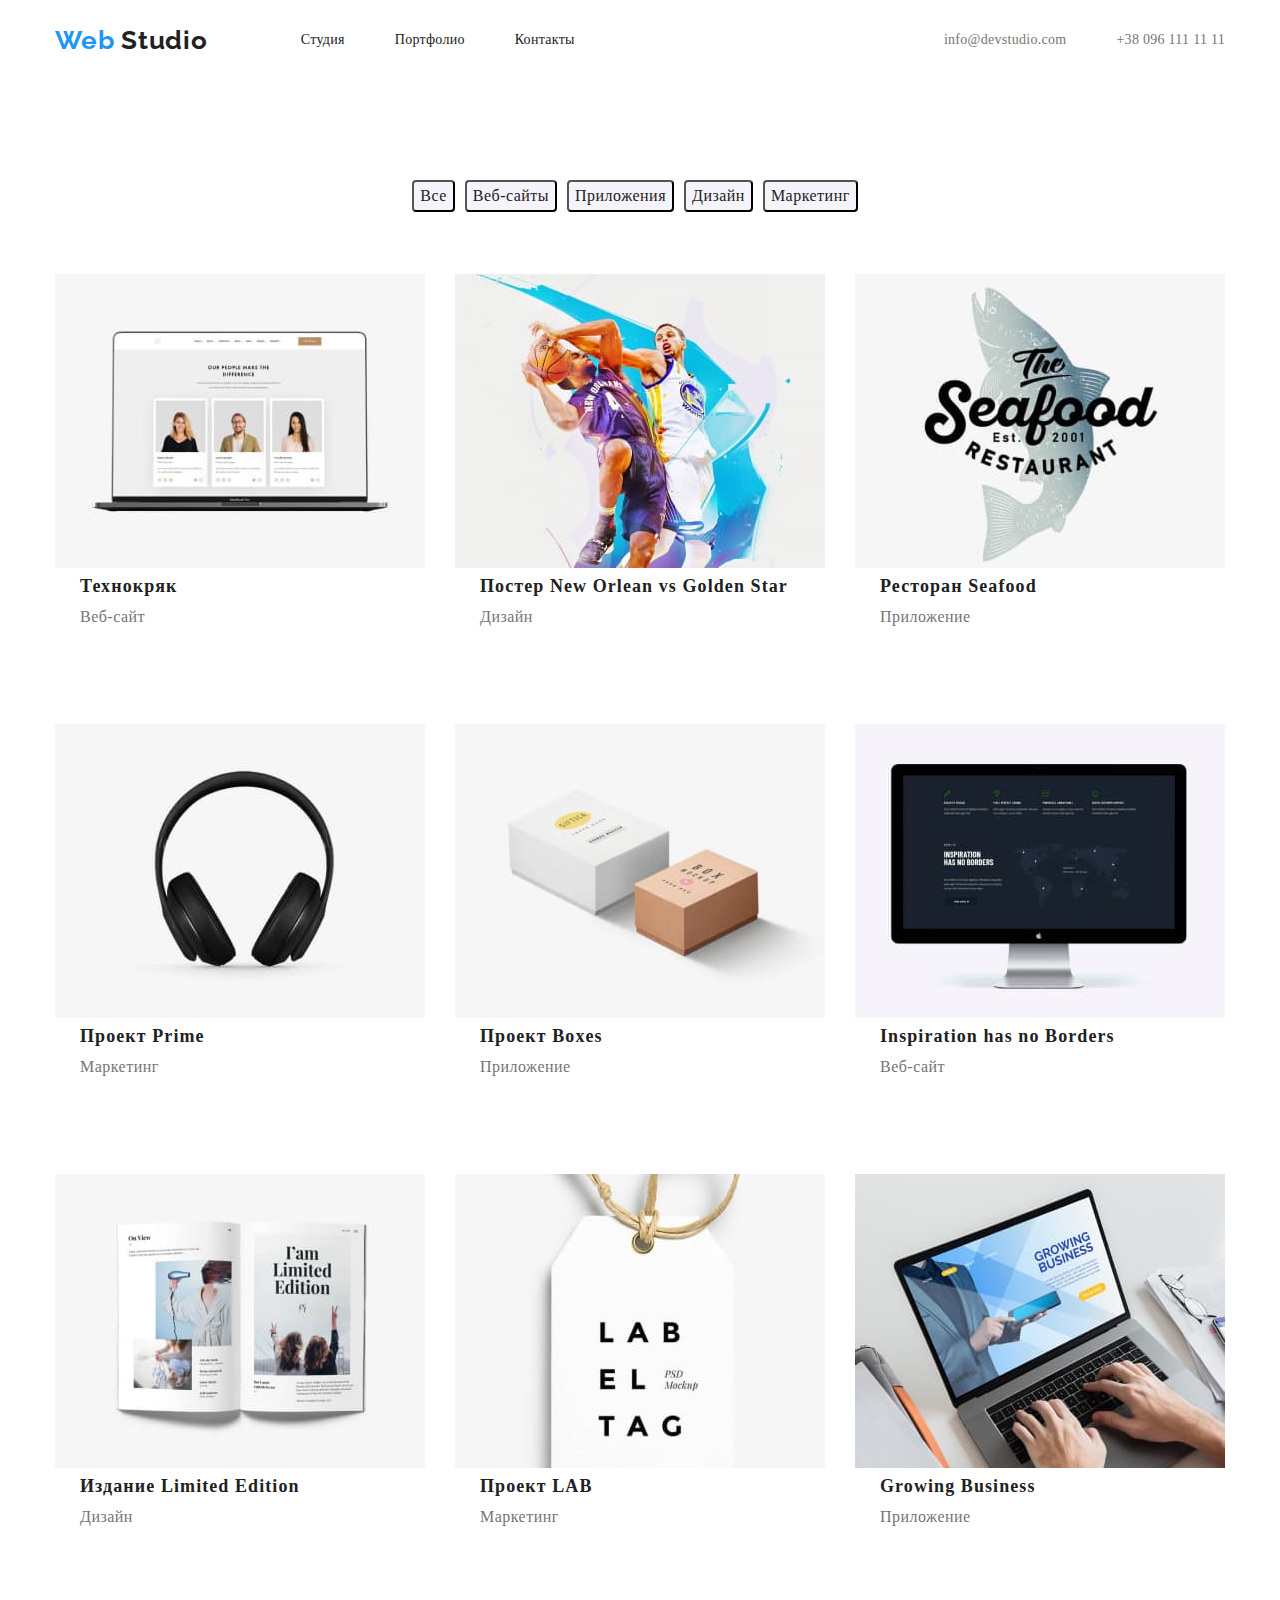
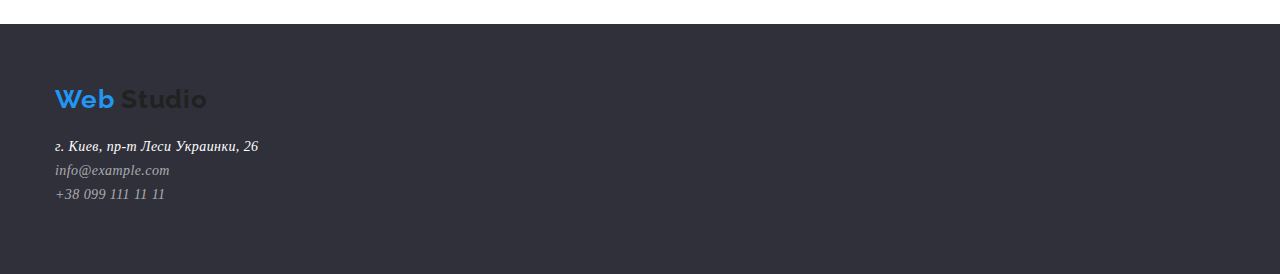
==== portfolio.html @ 8d112d8f "hw" ====
<!DOCTYPE html>
<html lang="ru">
    <head>
        <meta charset="UTF-8">
        <meta http-equiv="X-UA-Compatible" content="IE=edge">
        <meta name="viewport" content="width=device-width, initial-scale=1.0">
        <title>portfolio</title>
        <link rel="preconnect" href="https://fonts.gstatic.com">
        <link href="https://fonts.googleapis.com/css2?family=Raleway:wght@700&family=Roboto:wght@400;500;700;900&display=swap"
            rel="stylesheet">
        <link rel="stylesheet" href="https://cdnjs.cloudflare.com/ajax/libs/modern-normalize/1.0.0/modern-normalize.min.css"/>
        <link rel="stylesheet" href="./css/styles.css">
    </head>
<body class="pf-body">
    <header class="header">
        <div class="container">
            <nav class="navigatoin">
                <a class="logo" href="">Web <span class="head-logo">Studio</span></a>
                <ul class="menu">
                    <li class="menu-item">
                        <a class="menu-link" href="./index.html">Студия</a>
                    </li>
                    <li class="menu-item">
                        <a class="menu-link" href="./portfolio.html">Портфолио</a>
                    </li>
                    <li class="menu-item">
                        <a class="menu-link" href="">Контакты</a>
                    </li>
                </ul>
                <ul class="header-address">
                    <li class="header-address-link">
                        <a class="address-link" href="mailto:info@devstudio.com">info@devstudio.com</a>
                    </li>
                    <li class="header-address-link">
                        <a class="address-link" href="tel:+380961111111">+38 096 111 11 11</a>
                    </li>
                </ul>
            </nav>
        </div>
    </header>
    <main class="pf-main">
        <section class="container">
                <ul class="list-button">
                    <li class="pf-button">
                        <button class="portfolio-all button" type="button">Все</button>
                    </li>
                    <li class="pf-button">
                        <button class="portfolio-website button" type="button">Веб-сайты</button>
                    </li>
                    <li class="pf-button">
                        <button class="portfolio-application button" type="button">Приложения</button>
                    </li>
                    <li class="pf-button">
                        <button class="portfolio-design button" type="button">Дизайн</button>
                    </li>
                    <li class="pf-button">
                        <button class="portfolio-Marketing button" type="button">Маркетинг</button>
                    </li>
                </ul>
        </section>
        <section class="container">
                <h1 class="pf-projects">Projects</h1>
                <ul class="portfolio-proj">
                    <li class="pf-proj-list">
                        <img class="pf-proj" src="./images/PFimg1.jpg" alt="Портфолио на ноутбуке">
                        <h2 class="pf-proj-title">Технокряк</h2>
                        <p class="pf-proj-text">Веб-сайт</p>
                    </li>
                    <li class="pf-proj-list">
                        <img class="pf-proj" src="./images/PFimg2.jpg" alt="Рекламный постэр баскетбольного матча">
                        <h2 class="pf-proj-title">Постер New Orlean vs Golden Star</h2>
                        <p class="pf-proj-text">Дизайн</p>
                    </li>
                    <li class="pf-proj-list">
                        <img class="pf-proj" src="./images/PFimg3.jpg" alt="Изображена рыба и логотип ресторан">
                        <h2 class="pf-proj-title">Ресторан Seafood</h2>
                        <p class="pf-proj-text">Приложение</p>
                    </li>
                    <li class="pf-proj-list">
                        <img class="pf-proj" src="./images/PFimg4.jpg" alt="Наушникик">
                        <h2 class="pf-proj-title">Проект Prime</h2>
                        <p class="pf-proj-text">Маркетинг</p>
                    </li>
                    <li class="pf-proj-list">
                        <img class="pf-proj" src="./images/PFimg5.jpg" alt="Две коробки">
                        <h2 class="pf-proj-title">Проект Boxes</h2>
                        <p class="pf-proj-text">Приложение</p>
                    </li>
                    <li class="pf-proj-list">
                        <img class="pf-proj" src="./images/PFimg6.jpg" alt="Веб-сайт на мониторе">
                        <h2 class="pf-proj-title">Inspiration has no Borders</h2>
                        <p class="pf-proj-text">Веб-сайт</p>
                    </li>
                    <li class="pf-proj-list">
                        <img class="pf-proj" src="./images/PFimg7.jpg" alt="Развёрнутый журнал">
                        <h2 class="pf-proj-title">Издание Limited Edition</h2>
                        <p class="pf-proj-text">Дизайн</p>
                    </li>
                    <li class="pf-proj-list">
                        <img class="pf-proj" src="./images/PFimg8.jpg" alt="Бирка">
                        <h2 class="pf-proj-title">Проект LAB</h2>
                        <p class="pf-proj-text">Маркетинг</p>
                    </li>
                    <li class="pf-proj-list">
                        <img class="pf-proj" src="./images/PFimg9.jpg" alt="Робота на ноутбуке">
                        <h2 class="pf-proj-title">Growing Business</h2>
                        <p class="pf-proj-text">Приложение</p>
                    </li>
                </ul>
        </section>     
    </main>
</body>
<footer class="footer">
    <div class="container">
        <div class="footer-logo">
            <a class="logo" href="">Web <span class="foot-logo">Studio</span></a>
        </div>
        <address class="address">
            <ul class="address-title">
                <li><a class="main-address" href="https://goo.gl/maps/idDUvh7rMEF7i7zZ6" target="_blank"
                        rel="noopener noreferrer">г. Киев, пр-т Леси Украинки, 26</a></li>
                <li><a class="mail-address" href="mailto:info@example.com">info@example.com</a></li>
                <li><a class="tel-address" href="tel:+380991111111">+38 099 111 11 11</a></li>
            </ul>
        </address>
    </div>
</footer>
</html>
---- css/styles.css ----
:root {
  --title-text-color: #212121;
  --primary-text-color: #757575;
  --text: font-family: Roboto;
}
/*title text color: #212121;*/
/*primary text color: #757575;*/
/*h1, address color: #FFFFFF;
footer link color: rgba(255, 255, 255, 0.6);*/

/*main text font-family: Roboto;
webstudio font-family: Raleway;*/

/*========= title Web Studio =========*/

h1,
h2,
h3,
h4,
h5,
p,
a {
  margin-top: 0px;
  margin-bottom: 0px;
}

ul,
ol {
  margin-top: 0;
  margin-bottom: 0;
  padding-left: 0;
}

img {
  display: block;
}

ul,
a {
  list-style: none;
  text-decoration: none;
}

body {
  font-family: var(--text);
}

.container {
  width: 1200px;
  padding-left: 15px;
  padding-right: 15px;
  margin: 0 auto;
}
/*header*/


.logo {
  margin-right: 93px;
  font-family: Raleway;
  font-weight: 700;
  font-size: 26px;
  line-height: 1.19;
  letter-spacing: 0.03em;
  color: #2196f3;
}
.head-logo,.foot-logo {
color: #212121
}


.menu {
  display: flex; 
}
.menu-item:not(:last-child) {
margin-right: 50px;
}
.menu-link {
display: block;
padding-top: 32px;
padding-bottom: 32px;

font-weight: 500;
font-size: 14px;
line-height: 1.14;
letter-spacing: 0.02em;
color: #212121;
cursor: pointer;

}
.menu-link:focus,
.menu-link:hover {
 color: #2196F3; 
}


.header-address {
  display: flex;
  margin-left: auto;
}
.header-address-link:not(:last-child) {
margin-right: 50px;

}

.address-link {
display: block;
padding-top: 32px;
padding-bottom: 32px;

font-weight: 500;
font-size: 14px;
line-height: 1.14;
letter-spacing: 0.02em;
color: #757575;
}

.address-link:focus,
.address-link:hover {
  color: #2196F3;
}

.navigatoin {
  display: flex;
  align-items: center;
}
/*end header*/

/*main-sec*/

.main-sec {
  display: block;
  text-align: center;   
  padding-top: 200px;
  height: 600px;
  margin: 0 auto;
}
.main-sec-title {
font-weight: 900;
font-size: 44px;
line-height: 1.36;
text-align: center;
letter-spacing: 0.06em;
text-transform: uppercase;
color: #FFFFFF;
margin-bottom: 30px;
}

.div-main-sec {
  background: #2F303A;
  margin: 0 auto;
}
.main-sec-button {
  font-family: var(--text);
  cursor: pointer;
font-weight: 700;
font-size: 16px;
line-height: 1.88;

text-align: center;
letter-spacing: 0.06em;

color: #FFFFFF;
background: #2196F3;
box-shadow: 0px 4px 4px rgba(0, 0, 0, 0.15);
border-radius: 4px;

}
/*end main-sec*/

/*features*/

.features-item {
  display: flex;
  justify-content: space-between;
  padding-right:not(last-child) 30px;
}
.features-list-item {
  width: 270px;
  height: 100px;
  margin-top: 95px;
  margin-bottom: 95px;
}

.features-main-title {
  white-space: nowrap;
  clip-path: inset(100%);
  clip: rect(0 0 0 0);
  overflow: hidden;
}


.features-title {
font-weight: 700;
font-size: 14px;
line-height: 1.14;
letter-spacing: 0.03em;
text-transform: uppercase;
color: #212121;
}
.features-description {
font-weight: 400;
font-size: 14px;
line-height: 1.72;
letter-spacing: 0.03em;

color: #757575;
}


/*end features*/

/*work*/

.work-img {
  display: flex;
  justify-content: space-between;
 margin-bottom: 95px;
}

.work-title {
font-weight: 700;
font-size: 36px;
line-height: 1.17;
text-align: center;
letter-spacing: 0.03em;
color: #212121;
margin-bottom: 50px;
}
 /*end work*/

 /*team*/
.team {
  display: flex;
  background: #F5F4FA;
  height: 650px;
}
 
 .team-view {
   display: flex;
   justify-content: space-between;
  
   
 }
.team-description {
  background-color: #FFFFFF;
  width: 270px;
  height: 370px;
}


 .team-title {
font-weight: 700;
font-size: 36px;
line-height: 1.17;
text-align: center;
letter-spacing: 0.03em;
margin-top: 95px;
margin-bottom: 50px;
color: #212121;

 }
.team-name {
font-weight: 500;
font-size: 16px;
line-height: 1.19;
text-align: center;
letter-spacing: 0.03em;
margin-top: 30px;

color: #212121;
}
.team-profesion {
font-weight: 400;
font-size: 16px;
line-height: 1.19;
text-align: center;
letter-spacing: 0.03em;
margin-top: 10px;
margin-bottom: 30px;

color: #757575;
}

 /*end team*/

  /*footer*/

.address {
  display: flex;
  margin-top: 20px;
  margin-bottom: 50px;
}
.footer-logo {
  padding-top: 60px;
}
.main-address {
font-weight: 400;
font-size: 14px;
line-height: 1.71;
letter-spacing: 0.03em;
color: #FFFFFF;
}
.mail-address, .tel-address {
font-weight: 400;
font-size: 14px;
line-height: 1.71;
letter-spacing: 0.03em;
color: rgba(255, 255, 255, 0.6);
}
.footer {
height: 250px;
background: #2F303A;
}
/*end footer*/

/*========= end title Web Studio =========*/



/*========= title portfolio =========*/



/* section buttons */

.list-button {
  display: flex;
  justify-content: center;
  margin-top: 100px;
  margin-bottom: 25px;
  
}

.button {
font-family: var(--tex);
font-weight: 500;
font-size: 16px;
line-height: 1.63;

text-align: center;
letter-spacing: 0.03em;

color: #212121;
background: #F5F4FA;
border-radius: 4px;
cursor: pointer;
margin-right: 10px;
}

.button:focus,
.button:hover {
 background: #2196F3;
 box-shadow: 0px 3px 1px rgba(0, 0, 0, 0.1), 0px 1px 2px rgba(0, 0, 0, 0.08), 0px 2px 2px rgba(0, 0, 0, 0.12);
border-radius: 4px
}

/* end section buttons */

/* Projects */

.portfolio-proj  {
  display: flex;
  height: 1350px;
}

.portfolio-proj {
  display: flex;
  flex-wrap: wrap;
}
.pf-proj-list {
  width: 370px;
  height: 294px;
  margin-right: 30px;
}
.pf-proj-list:nth-child(3n) {
  margin-right: 0px;
}
.pf-projects {
color: transparent;
}

.pf-proj-title {
font-family: var(--text);
font-weight: 700;
font-size: 18px;
line-height: 2;
letter-spacing: 0.06em;
color: #212121;
padding-left: 25px;
}

.pf-proj-text {
font-family: var(--text);
font-weight: 400;
font-size: 16px;
line-height: 1.67;
letter-spacing: 0.03em;
color: #757575;
padding-left: 25px;
}


/* end section Projects */
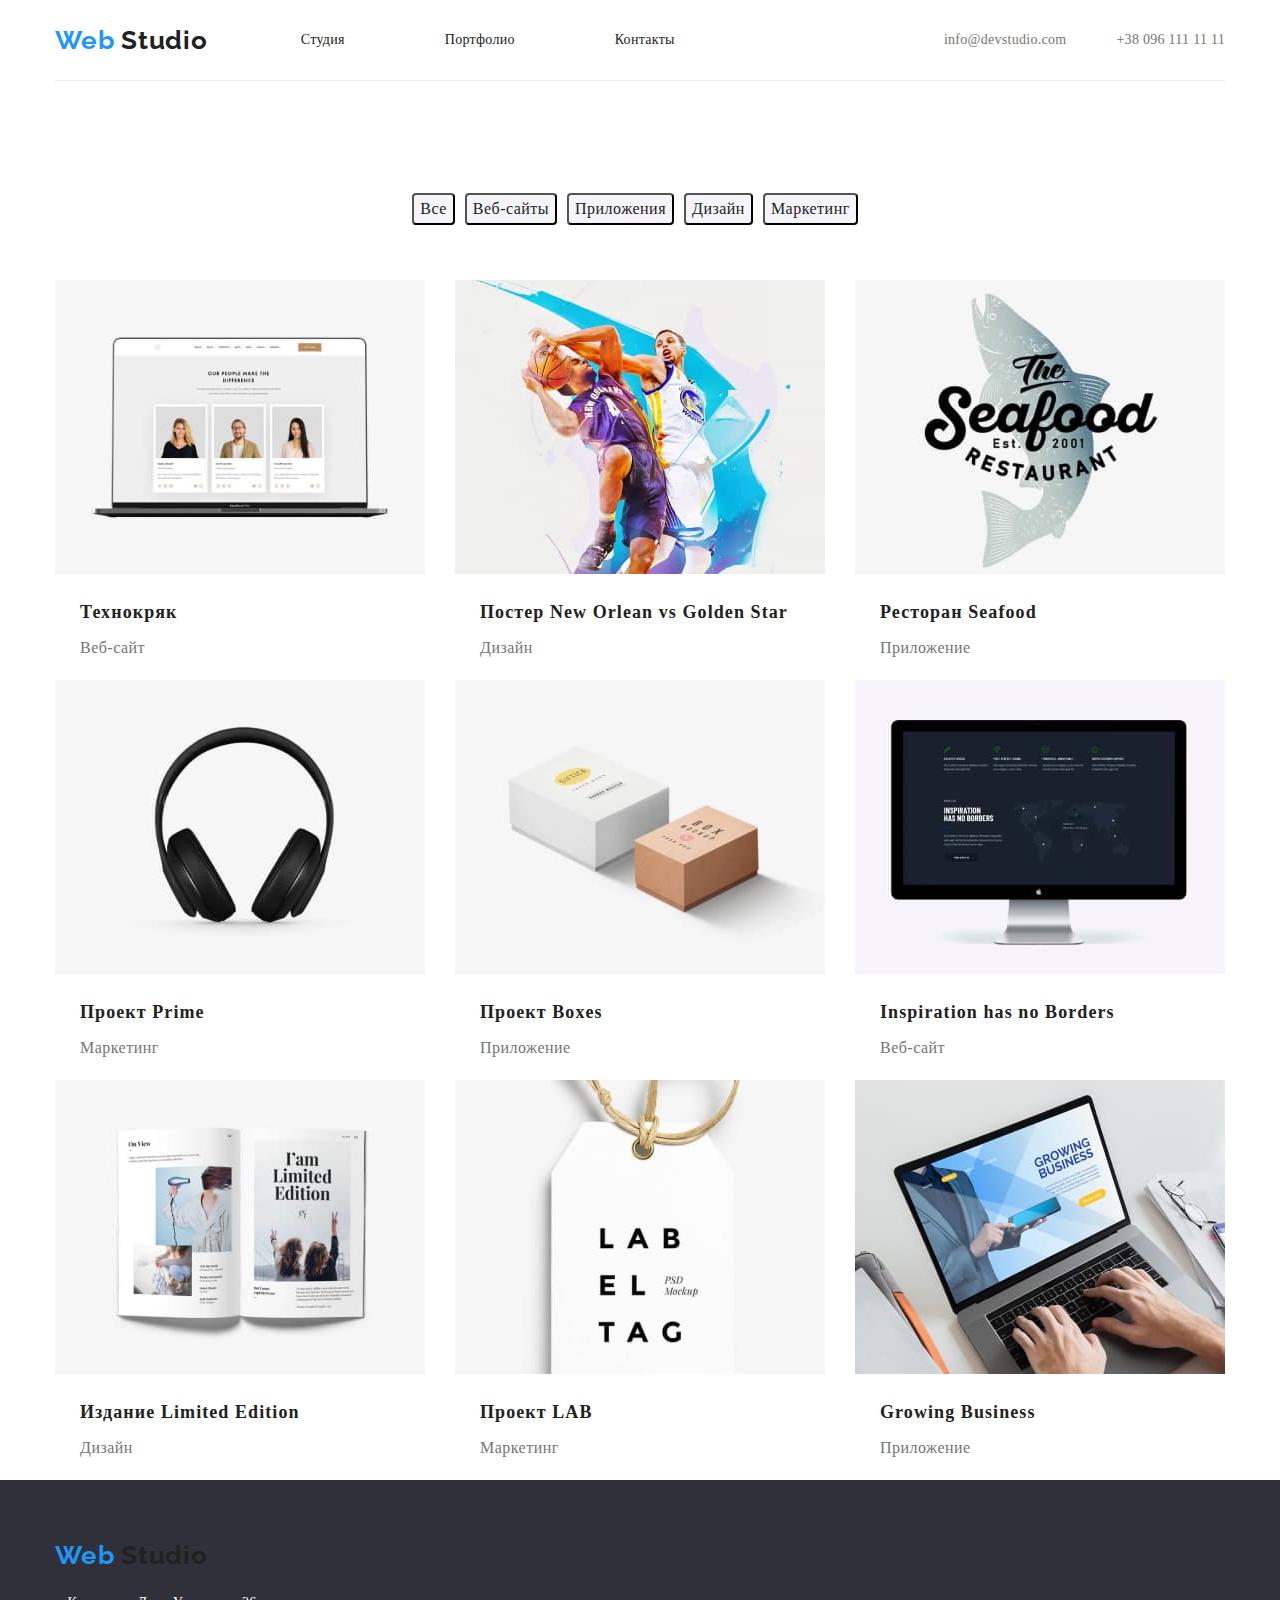
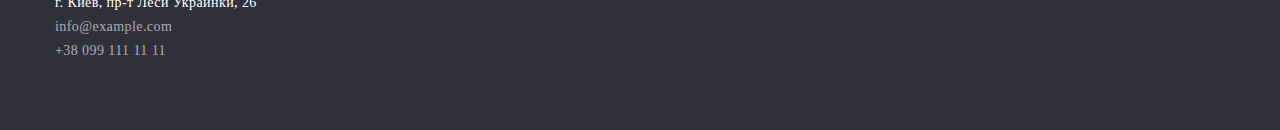
==== commit 8b5fc0b9: "1" ====
--- a/portfolio.html
+++ b/portfolio.html
@@ -11,118 +11,135 @@
         <link rel="stylesheet" href="https://cdnjs.cloudflare.com/ajax/libs/modern-normalize/1.0.0/modern-normalize.min.css"/>
         <link rel="stylesheet" href="./css/styles.css">
     </head>
-<body class="pf-body">
-    <header class="header">
-        <div class="container">
-            <nav class="navigatoin">
-                <a class="logo" href="">Web <span class="head-logo">Studio</span></a>
-                <ul class="menu">
-                    <li class="menu-item">
-                        <a class="menu-link" href="./index.html">Студия</a>
-                    </li>
-                    <li class="menu-item">
-                        <a class="menu-link" href="./portfolio.html">Портфолио</a>
-                    </li>
-                    <li class="menu-item">
-                        <a class="menu-link" href="">Контакты</a>
-                    </li>
-                </ul>
+    <body>
+        <header class="container">
+            <div class="header">
+                <nav class="navigation">
+                    <a class="logo" href="">Web <span class="head-logo">Studio</span></a>
+                    <ul class="menu">
+                        <li class="menu-item">
+                            <a class="menu-link" href="./index.html">Студия</a>
+                        </li>
+                        <li class="menu-item">
+                            <a class="menu-link" href="">Портфолио</a>
+                        </li>
+                        <li class="menu-item">
+                            <a class="menu-link" href="">Контакты</a>
+                        </li>
+                    </ul>
+                </nav>
                 <ul class="header-address">
                     <li class="header-address-link">
-                        <a class="address-link" href="mailto:info@devstudio.com">info@devstudio.com</a>
+                        <a class="address-link" href="mailto:info@devstudio.com">info@devstudio.com
+        
+                        </a>
                     </li>
                     <li class="header-address-link">
                         <a class="address-link" href="tel:+380961111111">+38 096 111 11 11</a>
                     </li>
                 </ul>
-            </nav>
-        </div>
-    </header>
-    <main class="pf-main">
+            </div>
+        </header>
+        <main class="pf-main">
         <section class="container">
-                <ul class="list-button">
-                    <li class="pf-button">
+            <h1 class="portfolio-title">Projects</h1>
+            <ul class="list-button">
+                <li class="portfolio-button">
                         <button class="portfolio-all button" type="button">Все</button>
-                    </li>
-                    <li class="pf-button">
+                </li>
+                <li class="portfolio-button">
                         <button class="portfolio-website button" type="button">Веб-сайты</button>
-                    </li>
-                    <li class="pf-button">
+                </li>
+                <li class="portfolio-button">
                         <button class="portfolio-application button" type="button">Приложения</button>
-                    </li>
-                    <li class="pf-button">
+                </li>
+                <li class="portfolio-button">
                         <button class="portfolio-design button" type="button">Дизайн</button>
-                    </li>
-                    <li class="pf-button">
+                </li>
+                <li class="portfolio-button">
                         <button class="portfolio-Marketing button" type="button">Маркетинг</button>
-                    </li>
-                </ul>
-        </section>
-        <section class="container">
-                <h1 class="pf-projects">Projects</h1>
-                <ul class="portfolio-proj">
-                    <li class="pf-proj-list">
-                        <img class="pf-proj" src="./images/PFimg1.jpg" alt="Портфолио на ноутбуке">
-                        <h2 class="pf-proj-title">Технокряк</h2>
-                        <p class="pf-proj-text">Веб-сайт</p>
-                    </li>
-                    <li class="pf-proj-list">
-                        <img class="pf-proj" src="./images/PFimg2.jpg" alt="Рекламный постэр баскетбольного матча">
-                        <h2 class="pf-proj-title">Постер New Orlean vs Golden Star</h2>
-                        <p class="pf-proj-text">Дизайн</p>
-                    </li>
-                    <li class="pf-proj-list">
-                        <img class="pf-proj" src="./images/PFimg3.jpg" alt="Изображена рыба и логотип ресторан">
-                        <h2 class="pf-proj-title">Ресторан Seafood</h2>
-                        <p class="pf-proj-text">Приложение</p>
-                    </li>
-                    <li class="pf-proj-list">
-                        <img class="pf-proj" src="./images/PFimg4.jpg" alt="Наушникик">
-                        <h2 class="pf-proj-title">Проект Prime</h2>
-                        <p class="pf-proj-text">Маркетинг</p>
-                    </li>
-                    <li class="pf-proj-list">
-                        <img class="pf-proj" src="./images/PFimg5.jpg" alt="Две коробки">
-                        <h2 class="pf-proj-title">Проект Boxes</h2>
-                        <p class="pf-proj-text">Приложение</p>
-                    </li>
-                    <li class="pf-proj-list">
-                        <img class="pf-proj" src="./images/PFimg6.jpg" alt="Веб-сайт на мониторе">
-                        <h2 class="pf-proj-title">Inspiration has no Borders</h2>
-                        <p class="pf-proj-text">Веб-сайт</p>
-                    </li>
-                    <li class="pf-proj-list">
-                        <img class="pf-proj" src="./images/PFimg7.jpg" alt="Развёрнутый журнал">
-                        <h2 class="pf-proj-title">Издание Limited Edition</h2>
-                        <p class="pf-proj-text">Дизайн</p>
-                    </li>
-                    <li class="pf-proj-list">
-                        <img class="pf-proj" src="./images/PFimg8.jpg" alt="Бирка">
-                        <h2 class="pf-proj-title">Проект LAB</h2>
-                        <p class="pf-proj-text">Маркетинг</p>
-                    </li>
-                    <li class="pf-proj-list">
-                        <img class="pf-proj" src="./images/PFimg9.jpg" alt="Робота на ноутбуке">
-                        <h2 class="pf-proj-title">Growing Business</h2>
-                        <p class="pf-proj-text">Приложение</p>
-                    </li>
-                </ul>
+                </li>
+            </ul>
+            <ul class="portfolio-proj">
+                <li class="portfolio-proj-list">
+                    <img class="portfolio-image" src="./images/PFimg1.jpg" alt="Портфолио на ноутбуке">
+                    <div class="portfolio-proj-description">
+                            <h2 class="portfolio-proj-title">Технокряк</h2>
+                            <p class="portfolio-proj-text">Веб-сайт</p>
+                    </div>
+                </li>
+                <li class="portfolio-proj-list">
+                    <img class="portfolio-image" src="./images/PFimg2.jpg" alt="Рекламный постэр баскетбольного матча">
+                    <div class="portfolio-proj-description">
+                            <h2 class="portfolio-proj-title">Постер New Orlean vs Golden Star</h2>
+                            <p class="portfolio-proj-text">Дизайн</p>
+                    </div>
+                </li>
+                <li class="portfolio-proj-list">
+                    <img class="portfolio-image" src="./images/PFimg3.jpg" alt="Изображена рыба и логотип ресторан">
+                    <div class="portfolio-proj-description">
+                        <h2 class="portfolio-proj-title">Ресторан Seafood</h2>
+                        <p class="portfolio-proj-text">Приложение</p>
+                    </div>
+                </li>
+                <li class="portfolio-proj-list">
+                    <img class="portfolio-image" src="./images/PFimg4.jpg" alt="Наушникик">
+                    <div class="portfolio-proj-description">
+                            <h2 class="portfolio-proj-title">Проект Prime</h2>
+                            <p class="portfolio-proj-text">Маркетинг</p>
+                    </div>
+                </li>
+                <li class="portfolio-proj-list">
+                    <img class="portfolio-image" src="./images/PFimg5.jpg" alt="Две коробки">
+                    <div class="portfolio-proj-description">
+                        <h2 class="portfolio-proj-title">Проект Boxes</h2>
+                        <p class="portfolio-proj-text">Приложение</p>
+                    </div>
+                </li>
+                <li class="portfolio-proj-list">
+                    <img class="portfolio-image" src="./images/PFimg6.jpg" alt="Веб-сайт на мониторе">
+                    <div class="portfolio-proj-description">
+                        <h2 class="portfolio-proj-title">Inspiration has no Borders</h2>
+                        <p class="portfolio-proj-text">Веб-сайт</p>
+                    </div>
+                </li>
+                <li class="portfolio-proj-list">
+                    <img class="portfolio-image" src="./images/PFimg7.jpg" alt="Развёрнутый журнал">
+                    <div class="portfolio-proj-description">
+                        <h2 class="portfolio-proj-title">Издание Limited Edition</h2>
+                        <p class="portfolio-proj-text">Дизайн</p>
+                    </div>
+                </li>
+                <li class="portfolio-proj-list">
+                    <img class="portfolio-image" src="./images/PFimg8.jpg" alt="Бирка">
+                    <div class="portfolio-proj-description">
+                        <h2 class="portfolio-proj-title">Проект LAB</h2>
+                        <p class="portfolio-proj-text">Маркетинг</p>
+                    </div>
+                </li>
+                <li class="portfolio-proj-list">
+                    <img class="portfolio-image" src="./images/PFimg9.jpg" alt="Робота на ноутбуке">
+                    <div class="portfolio-proj-description">
+                        <h2 class="portfolio-proj-title">Growing Business</h2>
+                        <p class="portfolio-proj-text">Приложение</p>
+                    </div>
+                </li>
+            </ul>
         </section>     
-    </main>
-</body>
-<footer class="footer">
-    <div class="container">
-        <div class="footer-logo">
-            <a class="logo" href="">Web <span class="foot-logo">Studio</span></a>
-        </div>
-        <address class="address">
-            <ul class="address-title">
-                <li><a class="main-address" href="https://goo.gl/maps/idDUvh7rMEF7i7zZ6" target="_blank"
-                        rel="noopener noreferrer">г. Киев, пр-т Леси Украинки, 26</a></li>
-                <li><a class="mail-address" href="mailto:info@example.com">info@example.com</a></li>
-                <li><a class="tel-address" href="tel:+380991111111">+38 099 111 11 11</a></li>
-            </ul>
-        </address>
-    </div>
-</footer>
+        </main>
+        <footer class="footer">
+            <div class="container">
+                <div class="footer-logo">
+                    <a class="logo" href="">Web <span class="foot-logo">Studio</span></a>
+                </div>
+                <address class="address">
+                    <ul class="address-title">
+                        <li><a class="main-address" href="https://goo.gl/maps/idDUvh7rMEF7i7zZ6" target="_blank" rel="noopener noreferrer">г. Киев, пр-т Леси Украинки, 26</a></li>
+                        <li><a class="mail-address" href="mailto:info@example.com">info@example.com</a></li>
+                        <li><a class="tel-address" href="tel:+380991111111">+38 099 111 11 11</a></li>
+                    </ul>
+                </address>
+            </div>
+    </footer>
+    </body>
 </html>--- a/css/styles.css
+++ b/css/styles.css
@@ -67,10 +67,20 @@
 color: #212121
 }
 
-
 .menu {
-  display: flex; 
-}
+  display: flex;
+ 
+}
+.header {
+  display: flex;
+  border-bottom: 1px solid #ECECEC;
+}
+.navigation {
+  display: flex;
+  align-items: center;
+}
+ 
+
 .menu-item:not(:last-child) {
 margin-right: 50px;
 }
@@ -78,6 +88,7 @@
 display: block;
 padding-top: 32px;
 padding-bottom: 32px;
+padding-right: 50px;
 
 font-weight: 500;
 font-size: 14px;
@@ -119,10 +130,7 @@
   color: #2196F3;
 }
 
-.navigatoin {
-  display: flex;
-  align-items: center;
-}
+
 /*end header*/
 
 /*main-sec*/
@@ -145,10 +153,25 @@
 margin-bottom: 30px;
 }
 
-.div-main-sec {
-  background: #2F303A;
-  margin: 0 auto;
-}
+
+
+.main-sec {
+  max-width: 1600px;
+  height: 600px;
+  margin-left: auto;
+  margin-right: auto;
+  outline: 1px solid black;
+  background-repeat: no-repeat;
+  background-position: center;
+  background-size: cover;
+  background-color: #C4C4C4;
+  background-image: linear-gradient(
+    rgba(47, 48, 58, 0.4),
+    rgba(47, 48, 58, 0.4)
+  ),
+  url("../images/Hiro.jpg");
+}
+
 .main-sec-button {
   font-family: var(--text);
   cursor: pointer;
@@ -172,14 +195,14 @@
 .features-item {
   display: flex;
   justify-content: space-between;
-  padding-right:not(last-child) 30px;
-}
-.features-list-item {
-  width: 270px;
-  height: 100px;
-  margin-top: 95px;
+  
+  margin-top: 68px;
   margin-bottom: 95px;
 }
+.features-list:not(:last-child) {
+  padding-right: 30px;
+}
+
 
 .features-main-title {
   white-space: nowrap;
@@ -196,6 +219,7 @@
 letter-spacing: 0.03em;
 text-transform: uppercase;
 color: #212121;
+margin-bottom: 10px;
 }
 .features-description {
 font-weight: 400;
@@ -214,7 +238,7 @@
 .work-img {
   display: flex;
   justify-content: space-between;
- margin-bottom: 95px;
+ padding-bottom: 95px;
 }
 
 .work-title {
@@ -224,7 +248,7 @@
 text-align: center;
 letter-spacing: 0.03em;
 color: #212121;
-margin-bottom: 50px;
+padding-bottom: 50px;
 }
  /*end work*/
 
@@ -235,16 +259,19 @@
   height: 650px;
 }
  
- .team-view {
+ .team-list {
    display: flex;
    justify-content: space-between;
   
    
  }
-.team-description {
+.team-view {
   background-color: #FFFFFF;
   width: 270px;
-  height: 370px;
+  height: 430px;
+  box-shadow: 0px 1px 3px rgba(0, 0, 0, 0.12), 0px 1px 1px rgba(0, 0, 0, 0.14), 0px 2px 1px rgba(0, 0, 0, 0.2);
+border-radius: 0px 0px 4px 4px;
+
 }
 
 
@@ -254,18 +281,18 @@
 line-height: 1.17;
 text-align: center;
 letter-spacing: 0.03em;
-margin-top: 95px;
+padding-top: 95px;
 margin-bottom: 50px;
 color: #212121;
-
- }
+}
+
 .team-name {
 font-weight: 500;
 font-size: 16px;
 line-height: 1.19;
 text-align: center;
 letter-spacing: 0.03em;
-margin-top: 30px;
+margin-bottom: 10px;
 
 color: #212121;
 }
@@ -275,24 +302,111 @@
 line-height: 1.19;
 text-align: center;
 letter-spacing: 0.03em;
-margin-top: 10px;
-margin-bottom: 30px;
-
 color: #757575;
-}
-
- /*end team*/
-
-  /*footer*/
+margin-bottom: 15px;
+}
+
+.social-list-icon {
+  width: 20px;
+  height: 20px;
+}
+
+.social-list {
+  display: flex;
+  justify-content: space-between;
+}
+
+.team-description {
+  padding-left: 32px;
+  padding-right: 32px;
+  margin-top: 30px;
+  margin-bottom: 90px;
+}
+
+.social-list-link {
+  display: flex;
+  justify-content: center;
+  align-items: center;
+  width: 44px;
+  height: 44px;
+  background-color: #FFFFFF;
+  border-radius: 50%;
+}
+
+.social-list-link:hover,
+.social-list-link:focus {
+  background-color: #2196F3;
+}
+
+.social-list-link:hover .social-list-icon,
+.social-list-link:focus .social-list-icon {
+  fill: #FFFFFF;
+}
+
+ /* end team */
+
+
+ /* customers */
+
+
+
+
+.customers-title {
+  margin-top: 95px;
+  padding-bottom: 50px;
+  font-weight: 700;
+font-size: 36px;
+line-height: 42px;
+text-align: center;
+letter-spacing: 0.03em;
+}
+
+.customers-list {
+  display: flex;
+  padding-bottom: 95px;
+}
+
+ .customers-name {
+  width: 170px;
+  height: 90px;
+  border: 1px solid #AFB1B8;
+  box-sizing: border-box;
+  border-radius: 4%;
+ }
+
+.customers-name:not(:last-child) {
+margin-right: 30px;
+}
+
+.customers-name {
+  display: flex;
+  justify-content: center;
+  align-items: center;
+}
+
+
+.customers-list-link {
+  display: flex;
+  width: 105px;
+  height: 60px;
+}
+
+.customers-name:hover,
+.customers-name:focus {
+  background-color: #2196F3;
+}
+
+ /* end customers */
+
+
+ /*footer*/
 
 .address {
   display: flex;
   margin-top: 20px;
-  margin-bottom: 50px;
-}
-.footer-logo {
-  padding-top: 60px;
-}
+  font-style: normal;
+}
+
 .main-address {
 font-weight: 400;
 font-size: 14px;
@@ -310,6 +424,22 @@
 .footer {
 height: 250px;
 background: #2F303A;
+padding-top: 60px;
+padding-bottom: 50px;
+}
+
+.main-address:focus,
+.main-address:hover {
+  color: #2196F3;
+}
+
+.mail-address:focus,
+.mail-address:hover {
+  color: #2196F3;
+}
+.tel-address:focus,
+.tel-address:hover {
+  color: #2196F3;
 }
 /*end footer*/
 
@@ -326,9 +456,12 @@
 .list-button {
   display: flex;
   justify-content: center;
-  margin-top: 100px;
-  margin-bottom: 25px;
-  
+  padding-top: 75px;
+  padding-bottom: 55px;
+}
+
+.portfolio-button {
+margin-right: 10px;
 }
 
 .button {
@@ -344,7 +477,7 @@
 background: #F5F4FA;
 border-radius: 4px;
 cursor: pointer;
-margin-right: 10px;
+
 }
 
 .button:focus,
@@ -360,26 +493,32 @@
 
 .portfolio-proj  {
   display: flex;
-  height: 1350px;
-}
-
-.portfolio-proj {
-  display: flex;
   flex-wrap: wrap;
 }
-.pf-proj-list {
+
+.portfolio-proj-list {
   width: 370px;
-  height: 294px;
+  height: 400px;
   margin-right: 30px;
 }
-.pf-proj-list:nth-child(3n) {
+
+.portfolio-proj-list:nth-child(3n) {
   margin-right: 0px;
 }
-.pf-projects {
-color: transparent;
-}
-
-.pf-proj-title {
+
+.portfolio-title {
+white-space: nowrap;
+  clip-path: inset(100%);
+  clip: rect(0 0 0 0);
+  overflow: hidden;
+}
+
+.portfolio-proj-description {
+  margin-top: 20px;
+  margin-bottom: 20px;
+}
+
+.portfolio-proj-title {
 font-family: var(--text);
 font-weight: 700;
 font-size: 18px;
@@ -387,9 +526,10 @@
 letter-spacing: 0.06em;
 color: #212121;
 padding-left: 25px;
-}
-
-.pf-proj-text {
+margin-bottom: 5px;
+}
+
+.portfolio-proj-text {
 font-family: var(--text);
 font-weight: 400;
 font-size: 16px;
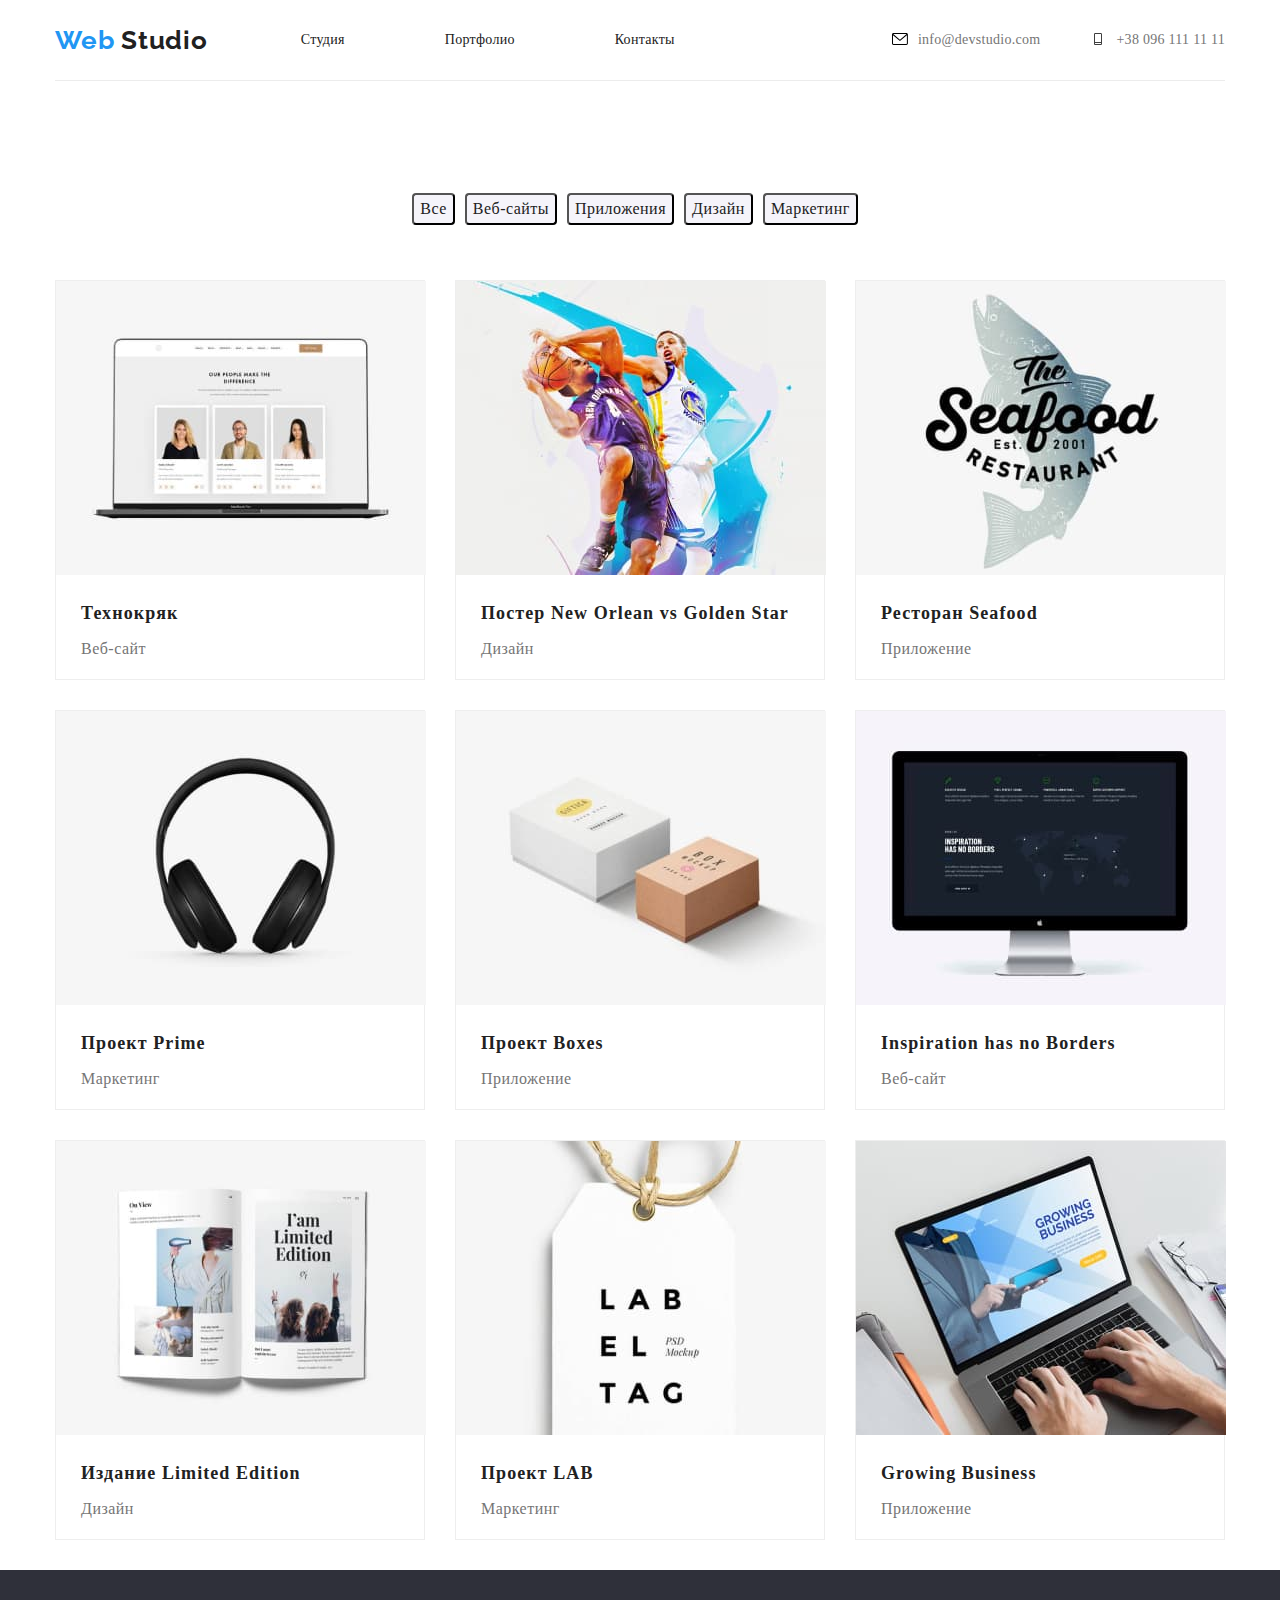
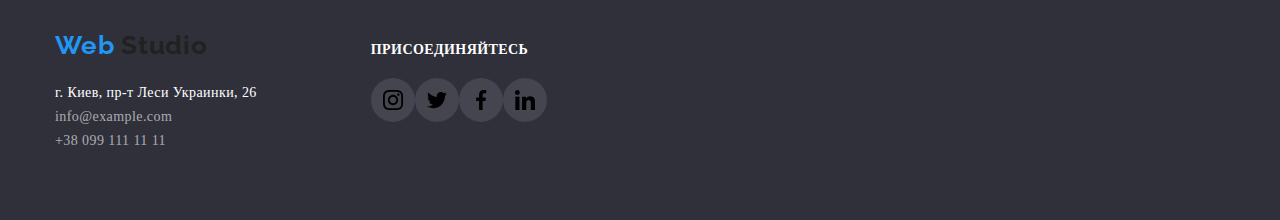
==== commit 91f81cc0: "30.05" ====
--- a/portfolio.html
+++ b/portfolio.html
@@ -29,13 +29,33 @@
                     </ul>
                 </nav>
                 <ul class="header-address">
-                    <li class="header-address-link">
-                        <a class="address-link" href="mailto:info@devstudio.com">info@devstudio.com
-        
-                        </a>
+                    <li class="header-address-list">
+                        <ul class="header-address-title">
+                            <li>
+                                <a href="mailto:info@devstudio.com" class="header-address-link">
+                                    <svg class="header-list-icone">
+                                        <use href="./images/sprite.svg#mail"></use>
+                                    </svg>
+                                </a>
+                            </li>
+                            <li>
+                                <a class="address-link" href="mailto:info@devstudio.com">info@devstudio.com</a>
+                            </li>
+                        </ul>
                     </li>
-                    <li class="header-address-link">
-                        <a class="address-link" href="tel:+380961111111">+38 096 111 11 11</a>
+                    <li class="header-address-list">
+                        <ul class="header-address-title">
+                            <li>
+                                <a href="tel:+380961111111" class="header-address-link">
+                                    <svg class="header-list-icone">
+                                        <use href="./images/sprite.svg#tell"></use>
+                                    </svg>
+                                </a>
+                            </li>
+                            <li>
+                                <a class="address-link" href="tel:+380961111111">+38 096 111 11 11</a>
+                            </li>
+                        </ul>
                     </li>
                 </ul>
             </div>
@@ -128,18 +148,54 @@
         </section>     
         </main>
         <footer class="footer">
-            <div class="container">
-                <div class="footer-logo">
-                    <a class="logo" href="">Web <span class="foot-logo">Studio</span></a>
+            <div class="container footer-section">
+                <div class="footer-address">
+                    <div class="footer-logo">
+                        <a class="logo" href="">Web <span class="foot-logo">Studio</span></a>
+                    </div>
+                    <address class="address">
+                        <ul class="address-title">
+                            <li><a class="main-address" href="https://goo.gl/maps/idDUvh7rMEF7i7zZ6" target="_blank"
+                                    rel="noopener noreferrer">г. Киев, пр-т Леси Украинки, 26</a></li>
+                            <li><a class="mail-address" href="mailto:info@example.com">info@example.com</a></li>
+                            <li><a class="tel-address" href="tel:+380991111111">+38 099 111 11 11</a></li>
+                        </ul>
+                    </address>
                 </div>
-                <address class="address">
-                    <ul class="address-title">
-                        <li><a class="main-address" href="https://goo.gl/maps/idDUvh7rMEF7i7zZ6" target="_blank" rel="noopener noreferrer">г. Киев, пр-т Леси Украинки, 26</a></li>
-                        <li><a class="mail-address" href="mailto:info@example.com">info@example.com</a></li>
-                        <li><a class="tel-address" href="tel:+380991111111">+38 099 111 11 11</a></li>
-                    </ul>
-                </address>
+                <div class="footer-link">
+                    <h2 class="footer-name-social-list">присоединяйтесь</h3>
+                        <ul class="footer-social-list">
+                            <li class="footer-social-list-item">
+                                <a href="" class="footer-social-list-link">
+                                    <svg class="footer-social-list-icon">
+                                        <use href="./images/sprite.svg#instagram"></use>
+                                    </svg>
+                                </a>
+                            </li>
+                            <li class="footer-social-list-item">
+                                <a href="" class="footer-social-list-link">
+                                    <svg class="footer-social-list-icon">
+                                        <use href="./images/sprite.svg#twitter"></use>
+                                    </svg>
+                                </a>
+                            </li>
+                            <li class="footer-social-list-item">
+                                <a href="" class="footer-social-list-link">
+                                    <svg class="footer-social-list-icon">
+                                        <use href="./images/sprite.svg#facebook"></use>
+                                    </svg>
+                                </a>
+                            </li>
+                            <li class="footer-social-list-item">
+                                <a href="" class="footer-social-list-link">
+                                    <svg class="footer-social-list-icon">
+                                        <use href="./images/sprite.svg#linkedin"></use>
+                                    </svg>
+                                </a>
+                            </li>
+                        </ul>
+                </div>
             </div>
-    </footer>
+        </footer>
     </body>
 </html>--- a/css/styles.css
+++ b/css/styles.css
@@ -102,13 +102,13 @@
 .menu-link:hover {
  color: #2196F3; 
 }
-
+  
 
 .header-address {
   display: flex;
   margin-left: auto;
 }
-.header-address-link:not(:last-child) {
+.header-address-list:not(:last-child) {
 margin-right: 50px;
 
 }
@@ -129,8 +129,26 @@
 .address-link:hover {
   color: #2196F3;
 }
-
-
+.header-address-link:focus,
+.header-address-link:hover {
+  fill: #2196F3;
+}
+
+.header-list-icone {
+  width: 16px;
+  height: 12px;
+  margin-right: 10px;
+}
+
+.header-address-link {
+  padding-top: 34px;
+  padding-bottom: 34px;
+}
+
+.header-address-title {
+  display: flex;
+  align-items: center;
+}
 /*end header*/
 
 /*main-sec*/
@@ -219,6 +237,7 @@
 letter-spacing: 0.03em;
 text-transform: uppercase;
 color: #212121;
+margin-top: 30px;
 margin-bottom: 10px;
 }
 .features-description {
@@ -230,6 +249,24 @@
 color: #757575;
 }
 
+.feature-icon-section {
+  width: 270px;
+  height: 120px;
+  border: 1px solid #AFB1B8;
+  box-sizing: border-box;
+  border-radius: 4%;
+}
+
+.feature-icon-section {
+  display: flex;
+  justify-content: center;
+  align-items: center;
+}
+
+.features-icons {
+  width: 70px;
+  height: 70px;
+}
 
 /*end features*/
 
@@ -385,21 +422,38 @@
 }
 
 
-.customers-list-link {
-  display: flex;
-  width: 105px;
+.customers-list-icon {
+  width: 106px;
   height: 60px;
 }
 
 .customers-name:hover,
 .customers-name:focus {
   background-color: #2196F3;
-}
-
- /* end customers */
-
-
- /*footer*/
+  cursor: pointer;
+}
+
+.customers-name:hover .customers-list-link,
+.customers-name:focus .customers-list-link {
+  fill: #FFFFFF;
+}
+
+/* end customers */
+
+
+
+/*footer*/
+
+.footer-section {
+  display: flex;
+  align-items: center;
+  align-items: baseline;
+  height: 250px;
+  padding-top: 60px;
+}
+.footer-address {
+margin-right: 70px;
+}
 
 .address {
   display: flex;
@@ -424,8 +478,7 @@
 .footer {
 height: 250px;
 background: #2F303A;
-padding-top: 60px;
-padding-bottom: 50px;
+
 }
 
 .main-address:focus,
@@ -441,6 +494,48 @@
 .tel-address:hover {
   color: #2196F3;
 }
+
+.footer-social-list-icon {
+  width: 20px;
+  height: 20px;
+}
+
+.footer-social-list {
+  display: flex;
+  justify-content: flex-start;
+  margin-top: 20px;
+}
+
+.footer-social-list-link {
+  display: flex;
+  justify-content: center;
+  align-items: center;
+  width: 44px;
+  height: 44px;
+  background-color: rgba(255, 255, 255, 0.1);;
+  border-radius: 50%;
+}
+
+.footer-name-social-list {
+  font-weight: 700px;
+font-size: 14px;
+line-height: 1.14;
+letter-spacing: 0.03em;
+text-transform: uppercase;
+
+color: #FFFFFF;
+}
+
+.footer-social-list-link:hover,
+.footer-social-list-link:focus {
+  background-color: #2196F3;
+}
+
+.footer-social-list-link:hover .footer-social-list-icon,
+.footer-social-list-link:focus .footer-social-list-icon {
+  fill: #FFFFFF;
+}
+
 /*end footer*/
 
 /*========= end title Web Studio =========*/
@@ -500,11 +595,27 @@
   width: 370px;
   height: 400px;
   margin-right: 30px;
+  margin-bottom: 30px;
+  background: #FFFFFF;
+border: 1px solid #EEEEEE;
+box-sizing: border-box;
 }
 
 .portfolio-proj-list:nth-child(3n) {
   margin-right: 0px;
 }
+
+.portfolio-proj-list:hover,
+.portfolio-proj-list:focus {
+  cursor: pointer;
+  background: #FFFFFF;
+border: 1px solid #EEEEEE;
+box-sizing: border-box;
+box-shadow: 0px 1px 1px rgba(0, 0, 0, 0.12),
+ 0px 4px 4px rgba(0, 0, 0, 0.06),
+  1px 4px 6px rgba(0, 0, 0, 0.16);
+}
+
 
 .portfolio-title {
 white-space: nowrap;
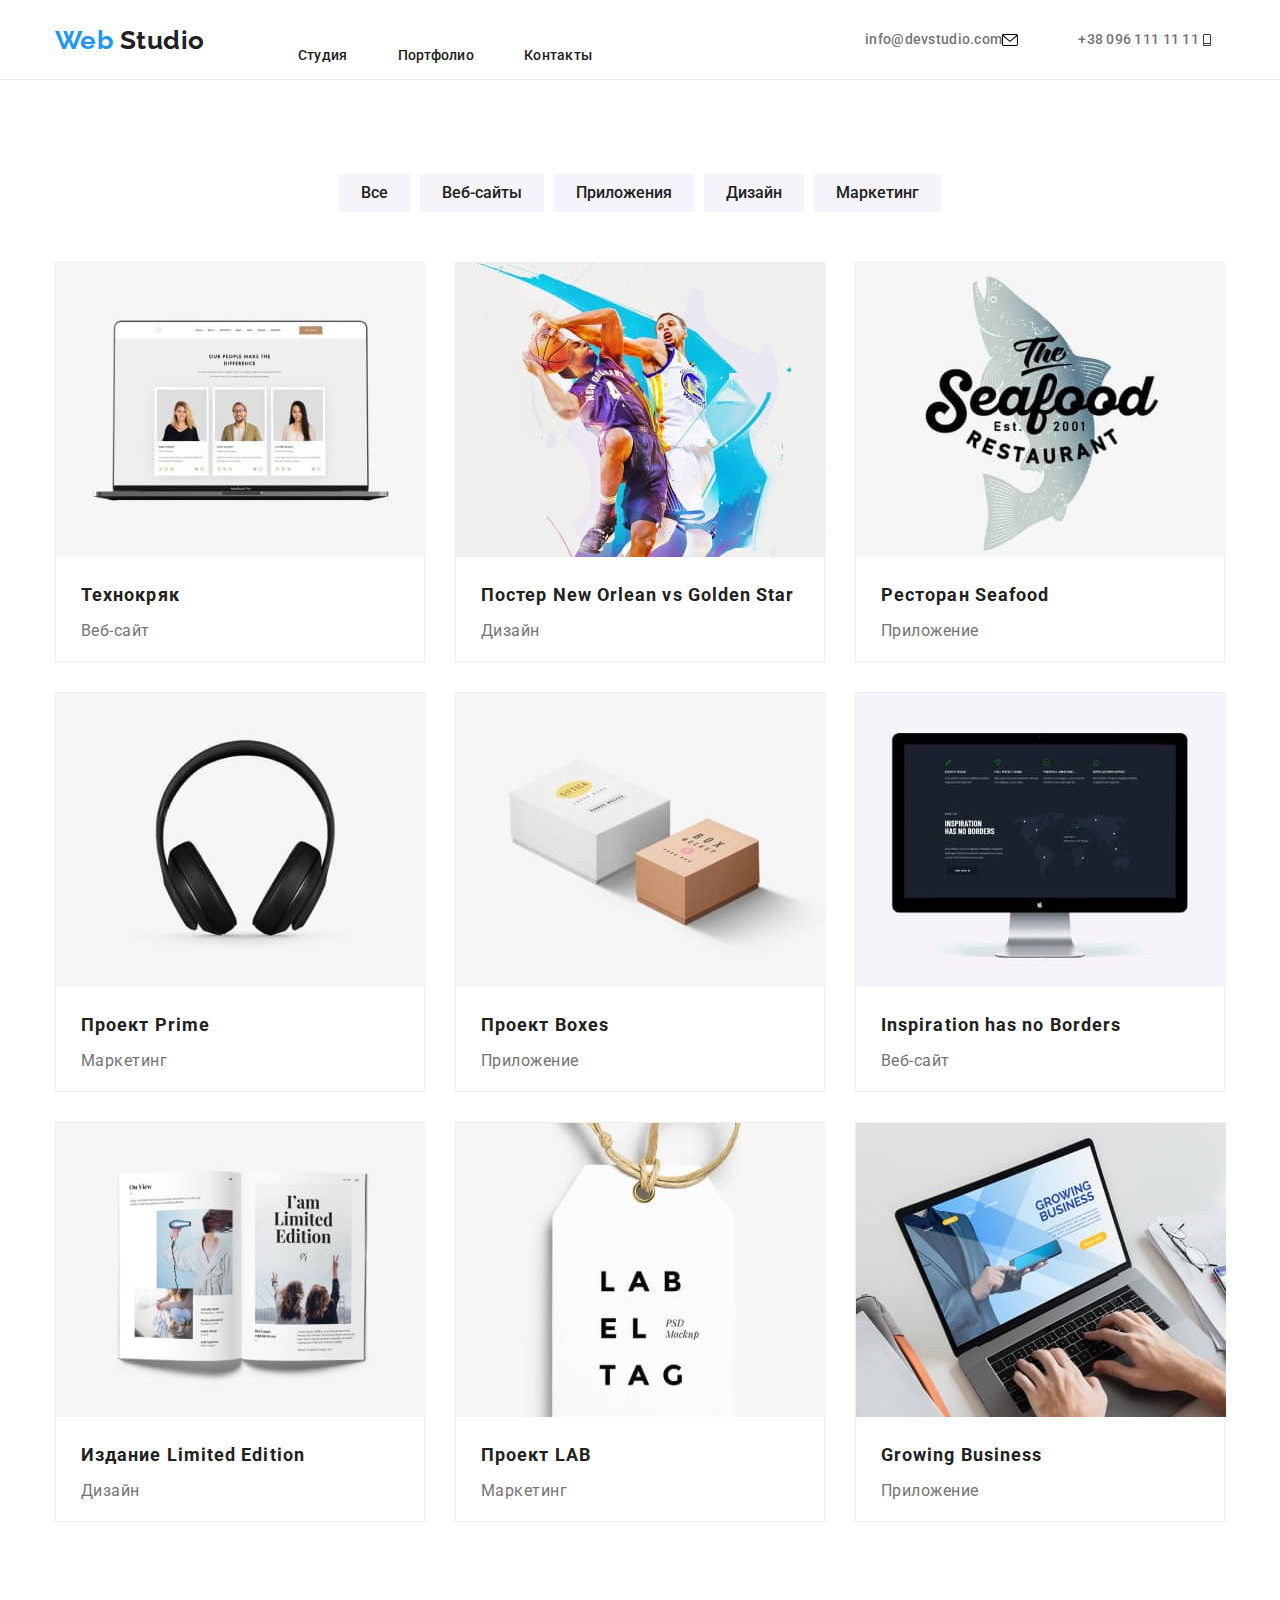
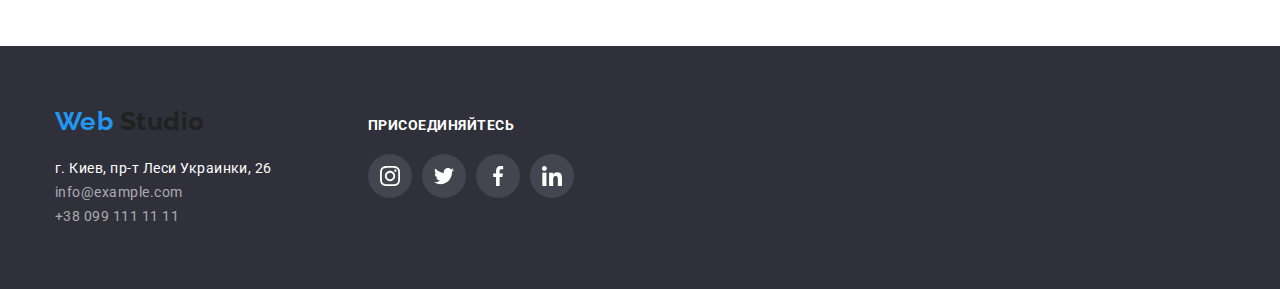
==== commit 093bc21d: "06,06" ====
--- a/portfolio.html
+++ b/portfolio.html
@@ -12,8 +12,8 @@
         <link rel="stylesheet" href="./css/styles.css">
     </head>
     <body>
-        <header class="container">
-            <div class="header">
+        <header class="header">
+            <div class="container flex">
                 <nav class="navigation">
                     <a class="logo" href="">Web <span class="head-logo">Studio</span></a>
                     <ul class="menu">
@@ -30,122 +30,109 @@
                 </nav>
                 <ul class="header-address">
                     <li class="header-address-list">
-                        <ul class="header-address-title">
-                            <li>
-                                <a href="mailto:info@devstudio.com" class="header-address-link">
-                                    <svg class="header-list-icone">
-                                        <use href="./images/sprite.svg#mail"></use>
-                                    </svg>
-                                </a>
-                            </li>
-                            <li>
-                                <a class="address-link" href="mailto:info@devstudio.com">info@devstudio.com</a>
-                            </li>
-                        </ul>
+                        <svg class="header-list-icone">
+                            <use href="./images/sprite.svg#mail"></use>
+                        </svg>
+                        <a class="address-link" href="mailto:info@devstudio.com">info@devstudio.com</a>
                     </li>
                     <li class="header-address-list">
-                        <ul class="header-address-title">
-                            <li>
-                                <a href="tel:+380961111111" class="header-address-link">
-                                    <svg class="header-list-icone">
-                                        <use href="./images/sprite.svg#tell"></use>
-                                    </svg>
-                                </a>
-                            </li>
-                            <li>
-                                <a class="address-link" href="tel:+380961111111">+38 096 111 11 11</a>
-                            </li>
-                        </ul>
+                        <svg class="header-list-icone">
+                            <use href="./images/sprite.svg#tell"></use>
+                        </svg>
+                        <a class="address-link" href="tel:+380961111111">+38 096 111 11 11</a>
                     </li>
                 </ul>
             </div>
         </header>
         <main class="pf-main">
-        <section class="container">
-            <h1 class="portfolio-title">Projects</h1>
-            <ul class="list-button">
-                <li class="portfolio-button">
-                        <button class="portfolio-all button" type="button">Все</button>
-                </li>
-                <li class="portfolio-button">
-                        <button class="portfolio-website button" type="button">Веб-сайты</button>
-                </li>
-                <li class="portfolio-button">
-                        <button class="portfolio-application button" type="button">Приложения</button>
-                </li>
-                <li class="portfolio-button">
-                        <button class="portfolio-design button" type="button">Дизайн</button>
-                </li>
-                <li class="portfolio-button">
-                        <button class="portfolio-Marketing button" type="button">Маркетинг</button>
-                </li>
-            </ul>
-            <ul class="portfolio-proj">
-                <li class="portfolio-proj-list">
-                    <img class="portfolio-image" src="./images/PFimg1.jpg" alt="Портфолио на ноутбуке">
-                    <div class="portfolio-proj-description">
-                            <h2 class="portfolio-proj-title">Технокряк</h2>
-                            <p class="portfolio-proj-text">Веб-сайт</p>
-                    </div>
-                </li>
-                <li class="portfolio-proj-list">
-                    <img class="portfolio-image" src="./images/PFimg2.jpg" alt="Рекламный постэр баскетбольного матча">
-                    <div class="portfolio-proj-description">
-                            <h2 class="portfolio-proj-title">Постер New Orlean vs Golden Star</h2>
-                            <p class="portfolio-proj-text">Дизайн</p>
-                    </div>
-                </li>
-                <li class="portfolio-proj-list">
-                    <img class="portfolio-image" src="./images/PFimg3.jpg" alt="Изображена рыба и логотип ресторан">
-                    <div class="portfolio-proj-description">
-                        <h2 class="portfolio-proj-title">Ресторан Seafood</h2>
-                        <p class="portfolio-proj-text">Приложение</p>
-                    </div>
-                </li>
-                <li class="portfolio-proj-list">
-                    <img class="portfolio-image" src="./images/PFimg4.jpg" alt="Наушникик">
-                    <div class="portfolio-proj-description">
-                            <h2 class="portfolio-proj-title">Проект Prime</h2>
-                            <p class="portfolio-proj-text">Маркетинг</p>
-                    </div>
-                </li>
-                <li class="portfolio-proj-list">
-                    <img class="portfolio-image" src="./images/PFimg5.jpg" alt="Две коробки">
-                    <div class="portfolio-proj-description">
-                        <h2 class="portfolio-proj-title">Проект Boxes</h2>
-                        <p class="portfolio-proj-text">Приложение</p>
-                    </div>
-                </li>
-                <li class="portfolio-proj-list">
-                    <img class="portfolio-image" src="./images/PFimg6.jpg" alt="Веб-сайт на мониторе">
-                    <div class="portfolio-proj-description">
-                        <h2 class="portfolio-proj-title">Inspiration has no Borders</h2>
-                        <p class="portfolio-proj-text">Веб-сайт</p>
-                    </div>
-                </li>
-                <li class="portfolio-proj-list">
-                    <img class="portfolio-image" src="./images/PFimg7.jpg" alt="Развёрнутый журнал">
-                    <div class="portfolio-proj-description">
-                        <h2 class="portfolio-proj-title">Издание Limited Edition</h2>
-                        <p class="portfolio-proj-text">Дизайн</p>
-                    </div>
-                </li>
-                <li class="portfolio-proj-list">
-                    <img class="portfolio-image" src="./images/PFimg8.jpg" alt="Бирка">
-                    <div class="portfolio-proj-description">
-                        <h2 class="portfolio-proj-title">Проект LAB</h2>
-                        <p class="portfolio-proj-text">Маркетинг</p>
-                    </div>
-                </li>
-                <li class="portfolio-proj-list">
-                    <img class="portfolio-image" src="./images/PFimg9.jpg" alt="Робота на ноутбуке">
-                    <div class="portfolio-proj-description">
-                        <h2 class="portfolio-proj-title">Growing Business</h2>
-                        <p class="portfolio-proj-text">Приложение</p>
-                    </div>
-                </li>
-            </ul>
-        </section>     
+            <section class="section">
+                <div class="container">
+                    <h1 class="portfolio-title">Projects</h1>
+                    <ul class="list-button">
+                        <li class="portfolio-button">
+                            <button class="button" type="button">Все</button>
+                        </li>
+                        <li class="portfolio-button">
+                            <button class="button" type="button">Веб-сайты</button>
+                        </li>
+                        <li class="portfolio-button">
+                            <button class="button" type="button">Приложения</button>
+                        </li>
+                        <li class="portfolio-button">
+                            <button class="button" type="button">Дизайн</button>
+                        </li>
+                        <li class="portfolio-button">
+                            <button class="button" type="button">Маркетинг</button>
+                        </li>
+                    </ul>
+                    <ul class="portfolio-proj">
+                        <li class="portfolio-proj-list">
+                            <img class="portfolio-image" src="./images/PFimg1.jpg" alt="Портфолио на ноутбуке">
+                            <div class="portfolio-proj-description">
+                                <h2 class="portfolio-proj-title">Технокряк</h2>
+                                <p class="portfolio-proj-text">Веб-сайт</p>
+                            </div>
+                        </li>
+                        <li class="portfolio-proj-list">
+                            <img class="portfolio-image" src="./images/PFimg2.jpg" alt="Рекламный постэр баскетбольного матча">
+                            <div class="portfolio-proj-description">
+                                <h2 class="portfolio-proj-title">Постер New Orlean vs Golden Star</h2>
+                                <p class="portfolio-proj-text">Дизайн</p>
+                            </div>
+                        </li>
+                        <li class="portfolio-proj-list">
+                            <img class="portfolio-image" src="./images/PFimg3.jpg" alt="Изображена рыба и логотип ресторан">
+                            <div class="portfolio-proj-description">
+                                <h2 class="portfolio-proj-title">Ресторан Seafood</h2>
+                                <p class="portfolio-proj-text">Приложение</p>
+                            </div>
+                        </li>
+                        <li class="portfolio-proj-list">
+                            <img class="portfolio-image" src="./images/PFimg4.jpg" alt="Наушникик">
+                            <div class="portfolio-proj-description">
+                                <h2 class="portfolio-proj-title">Проект Prime</h2>
+                                <p class="portfolio-proj-text">Маркетинг</p>
+                            </div>
+                        </li>
+                        <li class="portfolio-proj-list">
+                            <img class="portfolio-image" src="./images/PFimg5.jpg" alt="Две коробки">
+                            <div class="portfolio-proj-description">
+                                <h2 class="portfolio-proj-title">Проект Boxes</h2>
+                                <p class="portfolio-proj-text">Приложение</p>
+                            </div>
+                        </li>
+                        <li class="portfolio-proj-list">
+                            <img class="portfolio-image" src="./images/PFimg6.jpg" alt="Веб-сайт на мониторе">
+                            <div class="portfolio-proj-description">
+                                <h2 class="portfolio-proj-title">Inspiration has no Borders</h2>
+                                <p class="portfolio-proj-text">Веб-сайт</p>
+                            </div>
+                        </li>
+                        <li class="portfolio-proj-list">
+                            <img class="portfolio-image" src="./images/PFimg7.jpg" alt="Развёрнутый журнал">
+                            <div class="portfolio-proj-description">
+                                <h2 class="portfolio-proj-title">Издание Limited Edition</h2>
+                                <p class="portfolio-proj-text">Дизайн</p>
+                            </div>
+                        </li>
+                        <li class="portfolio-proj-list">
+                            <img class="portfolio-image" src="./images/PFimg8.jpg" alt="Бирка">
+                            <div class="portfolio-proj-description">
+                                <h2 class="portfolio-proj-title">Проект LAB</h2>
+                                <p class="portfolio-proj-text">Маркетинг</p>
+                            </div>
+                        </li>
+                        <li class="portfolio-proj-list">
+                            <img class="portfolio-image" src="./images/PFimg9.jpg" alt="Робота на ноутбуке">
+                            <div class="portfolio-proj-description">
+                                <h2 class="portfolio-proj-title">Growing Business</h2>
+                                <p class="portfolio-proj-text">Приложение</p>
+                            </div>
+                        </li>
+                    </ul>
+                </div>
+            
+            </section>     
         </main>
         <footer class="footer">
             <div class="container footer-section">
--- a/css/styles.css
+++ b/css/styles.css
@@ -1,7 +1,9 @@
 :root {
   --title-text-color: #212121;
   --primary-text-color: #757575;
-  --text: font-family: Roboto;
+  --text: Roboto;
+  --accent-color: #2196f3;
+  --white-color: #ffffff;
 }
 /*title text color: #212121;*/
 /*primary text color: #757575;*/
@@ -35,14 +37,17 @@
   display: block;
 }
 
-ul,
+ul {
+  list-style: none;
+}
+
 a {
-  list-style: none;
   text-decoration: none;
 }
 
 body {
   font-family: var(--text);
+  letter-spacing: 0.03em;
 }
 
 .container {
@@ -51,8 +56,17 @@
   padding-right: 15px;
   margin: 0 auto;
 }
+
+.section {
+  padding-top: 94px;
+  padding-bottom: 94px;
+}
+
 /*header*/
 
+.flex {
+  display: flex;
+}
 
 .logo {
   margin-right: 93px;
@@ -60,78 +74,88 @@
   font-weight: 700;
   font-size: 26px;
   line-height: 1.19;
-  letter-spacing: 0.03em;
-  color: #2196f3;
-}
-.head-logo,.foot-logo {
-color: #212121
+
+  color: var(--accent-color);
+}
+.head-logo,
+.foot-logo {
+  color: var(--title-text-color);
 }
 
 .menu {
   display: flex;
- 
 }
 .header {
-  display: flex;
-  border-bottom: 1px solid #ECECEC;
+  border-bottom: 1px solid #ececec;
+  height: 80px;
 }
 .navigation {
   display: flex;
   align-items: center;
 }
- 
 
 .menu-item:not(:last-child) {
-margin-right: 50px;
+  margin-right: 50px;
 }
 .menu-link {
-display: block;
-padding-top: 32px;
-padding-bottom: 32px;
-padding-right: 50px;
-
-font-weight: 500;
-font-size: 14px;
-line-height: 1.14;
-letter-spacing: 0.02em;
-color: #212121;
-cursor: pointer;
-
-}
+  display: block;
+  padding-top: 32px;
+
+  font-weight: 500;
+  font-size: 14px;
+  line-height: 1.14;
+  letter-spacing: 0.02em;
+  color: var(--title-text-color);
+  cursor: pointer;
+}
+
+.current::after {
+  display: block;
+  content: "";
+  width: auto;
+  height: 4px;
+  background-color: var(--white-color);
+  margin-top: 28px;
+}
+
 .menu-link:focus,
 .menu-link:hover {
- color: #2196F3; 
-}
-  
+  color: var(--accent-color);
+}
 
 .header-address {
   display: flex;
   margin-left: auto;
 }
+
+.header-address-list {
+  display: flex;
+  align-items: center;
+}
+
 .header-address-list:not(:last-child) {
-margin-right: 50px;
-
+  margin-right: 50px;
 }
 
 .address-link {
-display: block;
-padding-top: 32px;
-padding-bottom: 32px;
-
-font-weight: 500;
-font-size: 14px;
-line-height: 1.14;
-letter-spacing: 0.02em;
-color: #757575;
+  padding-top: 32px;
+  padding-bottom: 32px;
+
+  font-weight: 500;
+  font-size: 14px;
+  line-height: 1.14;
+  letter-spacing: 0.02em;
+  color: var(--primary-text-color);
+  order: -1;
 }
 
 .address-link:focus,
 .address-link:hover {
-  color: #2196F3;
-}
-.header-address-link:focus,
-.header-address-link:hover {
-  fill: #2196F3;
+  color: var(--accent-color);
+}
+
+.address-link:hover .header-list-icone {
+  fill: var(--accent-color);
 }
 
 .header-list-icone {
@@ -140,72 +164,55 @@
   margin-right: 10px;
 }
 
-.header-address-link {
-  padding-top: 34px;
-  padding-bottom: 34px;
-}
-
-.header-address-title {
-  display: flex;
-  align-items: center;
-}
 /*end header*/
 
 /*main-sec*/
 
-.main-sec {
+.hero {
   display: block;
-  text-align: center;   
+  text-align: center;
   padding-top: 200px;
+  padding-bottom: 200px;
   height: 600px;
   margin: 0 auto;
-}
-.main-sec-title {
-font-weight: 900;
-font-size: 44px;
-line-height: 1.36;
-text-align: center;
-letter-spacing: 0.06em;
-text-transform: uppercase;
-color: #FFFFFF;
-margin-bottom: 30px;
-}
-
-
-
-.main-sec {
   max-width: 1600px;
-  height: 600px;
-  margin-left: auto;
-  margin-right: auto;
-  outline: 1px solid black;
   background-repeat: no-repeat;
   background-position: center;
   background-size: cover;
-  background-color: #C4C4C4;
+  background-color: #c4c4c4;
   background-image: linear-gradient(
-    rgba(47, 48, 58, 0.4),
-    rgba(47, 48, 58, 0.4)
-  ),
-  url("../images/Hiro.jpg");
+      rgba(47, 48, 58, 0.4),
+      rgba(47, 48, 58, 0.4)
+    ),
+    url("../images/Hiro.jpg");
+}
+.main-sec-title {
+  font-weight: 900;
+  font-size: 44px;
+  line-height: 1.36;
+  text-align: center;
+  letter-spacing: 0.06em;
+  text-transform: uppercase;
+  color: var(--white-color);
+  margin-bottom: 30px;
 }
 
 .main-sec-button {
   font-family: var(--text);
   cursor: pointer;
-font-weight: 700;
-font-size: 16px;
-line-height: 1.88;
-
-text-align: center;
-letter-spacing: 0.06em;
-
-color: #FFFFFF;
-background: #2196F3;
-box-shadow: 0px 4px 4px rgba(0, 0, 0, 0.15);
-border-radius: 4px;
-
-}
+  font-weight: 700;
+  font-size: 16px;
+  line-height: 1.88;
+
+  text-align: center;
+  letter-spacing: 0.06em;
+
+  color: var(--white-color);
+  background: var(--accent-color);
+  box-shadow: 0px 4px 4px rgba(0, 0, 0, 0.15);
+  border-radius: 4px;
+}
+
 /*end main-sec*/
 
 /*features*/
@@ -213,57 +220,47 @@
 .features-item {
   display: flex;
   justify-content: space-between;
-  
-  margin-top: 68px;
-  margin-bottom: 95px;
-}
+}
+
 .features-list:not(:last-child) {
-  padding-right: 30px;
-}
-
+  margin-right: 30px;
+}
 
 .features-main-title {
-  white-space: nowrap;
-  clip-path: inset(100%);
-  clip: rect(0 0 0 0);
-  overflow: hidden;
-}
-
+  display: none;
+}
 
 .features-title {
-font-weight: 700;
-font-size: 14px;
-line-height: 1.14;
-letter-spacing: 0.03em;
-text-transform: uppercase;
-color: #212121;
-margin-top: 30px;
-margin-bottom: 10px;
-}
+  font-weight: 700;
+  font-size: 14px;
+  line-height: 1.14;
+  text-transform: uppercase;
+  color: var(--title-text-color);
+
+  margin-bottom: 10px;
+}
+
 .features-description {
-font-weight: 400;
-font-size: 14px;
-line-height: 1.72;
-letter-spacing: 0.03em;
-
-color: #757575;
-}
-
-.feature-icon-section {
-  width: 270px;
-  height: 120px;
-  border: 1px solid #AFB1B8;
-  box-sizing: border-box;
-  border-radius: 4%;
+  font-weight: 400;
+  font-size: 14px;
+  line-height: 1.72;
+  color: var(--primary-text-color);
 }
 
 .feature-icon-section {
   display: flex;
   justify-content: center;
   align-items: center;
+
+  border-radius: 4%;
+  background: #f5f4fa;
+  box-sizing: border-box;
+  margin-bottom: 30px;
+  padding: 25px;
 }
 
 .features-icons {
+  color: var(--title-text-color);
   width: 70px;
   height: 70px;
 }
@@ -275,77 +272,71 @@
 .work-img {
   display: flex;
   justify-content: space-between;
- padding-bottom: 95px;
-}
-
+}
+
+.work {
+  padding-top: 0px;
+}
 .work-title {
-font-weight: 700;
-font-size: 36px;
-line-height: 1.17;
-text-align: center;
-letter-spacing: 0.03em;
-color: #212121;
-padding-bottom: 50px;
-}
- /*end work*/
-
- /*team*/
+  font-weight: 700;
+  font-size: 36px;
+  line-height: 1.17;
+  text-align: center;
+  color: var(--title-text-color);
+  margin-bottom: 50px;
+}
+/*end work*/
+
+/*team*/
 .team {
-  display: flex;
-  background: #F5F4FA;
-  height: 650px;
-}
- 
- .team-list {
-   display: flex;
-   justify-content: space-between;
-  
-   
- }
+  background: #f5f4fa;
+}
+
+.team-list {
+  display: flex;
+  justify-content: space-between;
+}
+
 .team-view {
-  background-color: #FFFFFF;
-  width: 270px;
-  height: 430px;
-  box-shadow: 0px 1px 3px rgba(0, 0, 0, 0.12), 0px 1px 1px rgba(0, 0, 0, 0.14), 0px 2px 1px rgba(0, 0, 0, 0.2);
-border-radius: 0px 0px 4px 4px;
-
-}
-
-
- .team-title {
-font-weight: 700;
-font-size: 36px;
-line-height: 1.17;
-text-align: center;
-letter-spacing: 0.03em;
-padding-top: 95px;
-margin-bottom: 50px;
-color: #212121;
+  background-color: var(--white-color);
+  box-shadow: 0px 1px 3px rgba(0, 0, 0, 0.12), 0px 1px 1px rgba(0, 0, 0, 0.14),
+    0px 2px 1px rgba(0, 0, 0, 0.2);
+  border-radius: 0px 0px 4px 4px;
+}
+
+.team-title {
+  font-weight: 700;
+  font-size: 36px;
+  line-height: 1.17;
+  text-align: center;
+  margin-bottom: 50px;
+  color: var(--title-text-color);
 }
 
 .team-name {
-font-weight: 500;
-font-size: 16px;
-line-height: 1.19;
-text-align: center;
-letter-spacing: 0.03em;
-margin-bottom: 10px;
-
-color: #212121;
+  font-weight: 500;
+  font-size: 16px;
+  line-height: 1.19;
+  text-align: center;
+
+  margin-bottom: 10px;
+
+  color: var(--title-text-color);
 }
 .team-profesion {
-font-weight: 400;
-font-size: 16px;
-line-height: 1.19;
-text-align: center;
-letter-spacing: 0.03em;
-color: #757575;
-margin-bottom: 15px;
+  font-weight: 400;
+  font-size: 16px;
+  line-height: 1.19;
+  text-align: center;
+
+  color: var(--primary-text-color);
+  margin-bottom: 15px;
 }
 
 .social-list-icon {
   width: 20px;
   height: 20px;
+  fill: #afb1b8;
 }
 
 .social-list {
@@ -356,8 +347,8 @@
 .team-description {
   padding-left: 32px;
   padding-right: 32px;
-  margin-top: 30px;
-  margin-bottom: 90px;
+  padding-top: 30px;
+  padding-bottom: 30px;
 }
 
 .social-list-link {
@@ -366,81 +357,69 @@
   align-items: center;
   width: 44px;
   height: 44px;
-  background-color: #FFFFFF;
+  background-color: var(--white-color);
   border-radius: 50%;
 }
 
 .social-list-link:hover,
 .social-list-link:focus {
-  background-color: #2196F3;
+  background-color: var(--accent-color);
 }
 
 .social-list-link:hover .social-list-icon,
 .social-list-link:focus .social-list-icon {
-  fill: #FFFFFF;
-}
-
- /* end team */
-
-
- /* customers */
-
-
-
+  fill: var(--white-color);
+}
+
+/* end team */
+
+/* customers */
 
 .customers-title {
-  margin-top: 95px;
-  padding-bottom: 50px;
+  margin-bottom: 50px;
   font-weight: 700;
-font-size: 36px;
-line-height: 42px;
-text-align: center;
-letter-spacing: 0.03em;
+  font-size: 36px;
+  line-height: 42px;
+  text-align: center;
 }
 
 .customers-list {
   display: flex;
-  padding-bottom: 95px;
-}
-
- .customers-name {
-  width: 170px;
-  height: 90px;
-  border: 1px solid #AFB1B8;
-  box-sizing: border-box;
+}
+
+.customers-name:not(:last-child) {
+  margin-right: 30px;
+}
+
+.customers-name {
+  display: flex;
+  border: 1px solid #afb1b8;
   border-radius: 4%;
- }
-
-.customers-name:not(:last-child) {
-margin-right: 30px;
-}
-
-.customers-name {
-  display: flex;
-  justify-content: center;
-  align-items: center;
-}
-
+}
+
+.customers-list-link {
+  padding: 16px 32px;
+}
 
 .customers-list-icon {
   width: 106px;
   height: 60px;
+  fill: #afb1b8;
 }
 
 .customers-name:hover,
 .customers-name:focus {
-  background-color: #2196F3;
+  background-color: var(--white-color);
   cursor: pointer;
-}
-
-.customers-name:hover .customers-list-link,
-.customers-name:focus .customers-list-link {
-  fill: #FFFFFF;
+  border-color: var(--accent-color);
+}
+
+.customers-name:hover .customers-list-icon,
+.customers-name:focus .customers-list-icon {
+  fill: var(--accent-color);
 }
 
 /* end customers */
-
-
 
 /*footer*/
 
@@ -448,11 +427,9 @@
   display: flex;
   align-items: center;
   align-items: baseline;
-  height: 250px;
-  padding-top: 60px;
 }
 .footer-address {
-margin-right: 70px;
+  margin-right: 70px;
 }
 
 .address {
@@ -462,48 +439,51 @@
 }
 
 .main-address {
-font-weight: 400;
-font-size: 14px;
-line-height: 1.71;
-letter-spacing: 0.03em;
-color: #FFFFFF;
-}
-.mail-address, .tel-address {
-font-weight: 400;
-font-size: 14px;
-line-height: 1.71;
-letter-spacing: 0.03em;
-color: rgba(255, 255, 255, 0.6);
+  font-weight: 400;
+  font-size: 14px;
+  line-height: 1.71;
+  color: var(--white-color);
+}
+.mail-address,
+.tel-address {
+  font-weight: 400;
+  font-size: 14px;
+  line-height: 1.71;
+  color: rgba(255, 255, 255, 0.6);
 }
 .footer {
-height: 250px;
-background: #2F303A;
-
+  background: #2f303a;
+  padding-top: 60px;
+  padding-bottom: 60px;
 }
 
 .main-address:focus,
 .main-address:hover {
-  color: #2196F3;
+  color: var(--accent-color);
 }
 
 .mail-address:focus,
 .mail-address:hover {
-  color: #2196F3;
+  color: var(--accent-color);
 }
 .tel-address:focus,
 .tel-address:hover {
-  color: #2196F3;
+  color: var(--accent-color);
 }
 
 .footer-social-list-icon {
   width: 20px;
   height: 20px;
+  fill: var(--white-color);
 }
 
 .footer-social-list {
   display: flex;
   justify-content: flex-start;
-  margin-top: 20px;
+}
+
+.footer-social-list-item:not(:last-child) {
+  margin-right: 10px;
 }
 
 .footer-social-list-link {
@@ -512,81 +492,77 @@
   align-items: center;
   width: 44px;
   height: 44px;
-  background-color: rgba(255, 255, 255, 0.1);;
+  background-color: rgba(255, 255, 255, 0.1);
   border-radius: 50%;
 }
 
 .footer-name-social-list {
   font-weight: 700px;
-font-size: 14px;
-line-height: 1.14;
-letter-spacing: 0.03em;
-text-transform: uppercase;
-
-color: #FFFFFF;
+  font-size: 14px;
+  line-height: 1.14;
+  text-transform: uppercase;
+  margin-bottom: 20px;
+  color: var(--white-color);
 }
 
 .footer-social-list-link:hover,
 .footer-social-list-link:focus {
-  background-color: #2196F3;
+  background-color: var(--accent-color);
 }
 
 .footer-social-list-link:hover .footer-social-list-icon,
 .footer-social-list-link:focus .footer-social-list-icon {
-  fill: #FFFFFF;
+  fill: var(--white-color);
 }
 
 /*end footer*/
 
 /*========= end title Web Studio =========*/
 
-
-
 /*========= title portfolio =========*/
 
-
-
 /* section buttons */
 
+.portfolio-title {
+  display: none;
+}
+
 .list-button {
   display: flex;
   justify-content: center;
-  padding-top: 75px;
-  padding-bottom: 55px;
-}
-
-.portfolio-button {
-margin-right: 10px;
+  margin-bottom: 50px;
+}
+
+.portfolio-button:not(:last-child) {
+  margin-right: 10px;
 }
 
 .button {
-font-family: var(--tex);
-font-weight: 500;
-font-size: 16px;
-line-height: 1.63;
-
-text-align: center;
-letter-spacing: 0.03em;
-
-color: #212121;
-background: #F5F4FA;
-border-radius: 4px;
-cursor: pointer;
-
+  padding: 6px 22px;
+}
+
+.button {
+  border: transparent;
+  font-family: var(--tex);
+  font-weight: 500;
+  font-size: 16px;
+  line-height: 1.63;
+  text-align: center;
+  color: var(--title-text-color);
+  background: #f5f4fa;
+  cursor: pointer;
 }
 
 .button:focus,
 .button:hover {
- background: #2196F3;
- box-shadow: 0px 3px 1px rgba(0, 0, 0, 0.1), 0px 1px 2px rgba(0, 0, 0, 0.08), 0px 2px 2px rgba(0, 0, 0, 0.12);
-border-radius: 4px
+  background: var(--accent-color);
 }
 
 /* end section buttons */
 
 /* Projects */
 
-.portfolio-proj  {
+.portfolio-proj {
   display: flex;
   flex-wrap: wrap;
 }
@@ -596,9 +572,9 @@
   height: 400px;
   margin-right: 30px;
   margin-bottom: 30px;
-  background: #FFFFFF;
-border: 1px solid #EEEEEE;
-box-sizing: border-box;
+  background: var(--white-color);
+  border: 1px solid #eeeeee;
+  box-sizing: border-box;
 }
 
 .portfolio-proj-list:nth-child(3n) {
@@ -608,47 +584,43 @@
 .portfolio-proj-list:hover,
 .portfolio-proj-list:focus {
   cursor: pointer;
-  background: #FFFFFF;
-border: 1px solid #EEEEEE;
-box-sizing: border-box;
-box-shadow: 0px 1px 1px rgba(0, 0, 0, 0.12),
- 0px 4px 4px rgba(0, 0, 0, 0.06),
-  1px 4px 6px rgba(0, 0, 0, 0.16);
-}
-
+  background: var(--white-color);
+  border: 1px solid #eeeeee;
+  box-sizing: border-box;
+  box-shadow: 0px 1px 1px rgba(0, 0, 0, 0.12), 0px 4px 4px rgba(0, 0, 0, 0.06),
+    1px 4px 6px rgba(0, 0, 0, 0.16);
+}
 
 .portfolio-title {
-white-space: nowrap;
+  white-space: nowrap;
   clip-path: inset(100%);
   clip: rect(0 0 0 0);
   overflow: hidden;
 }
 
 .portfolio-proj-description {
-  margin-top: 20px;
-  margin-bottom: 20px;
+  padding-top: 20px;
+  padding-bottom: 20px;
 }
 
 .portfolio-proj-title {
-font-family: var(--text);
-font-weight: 700;
-font-size: 18px;
-line-height: 2;
-letter-spacing: 0.06em;
-color: #212121;
-padding-left: 25px;
-margin-bottom: 5px;
+  font-family: var(--text);
+  font-weight: 700;
+  font-size: 18px;
+  line-height: 2;
+  letter-spacing: 0.06em;
+  color: var(--title-text-color);
+  padding-left: 25px;
+  margin-bottom: 5px;
 }
 
 .portfolio-proj-text {
-font-family: var(--text);
-font-weight: 400;
-font-size: 16px;
-line-height: 1.67;
-letter-spacing: 0.03em;
-color: #757575;
-padding-left: 25px;
-}
-
-
-/* end section Projects */+  font-family: var(--text);
+  font-weight: 400;
+  font-size: 16px;
+  line-height: 1.67;
+  color: var(--primary-text-color);
+  padding-left: 25px;
+}
+
+/* end section Projects */
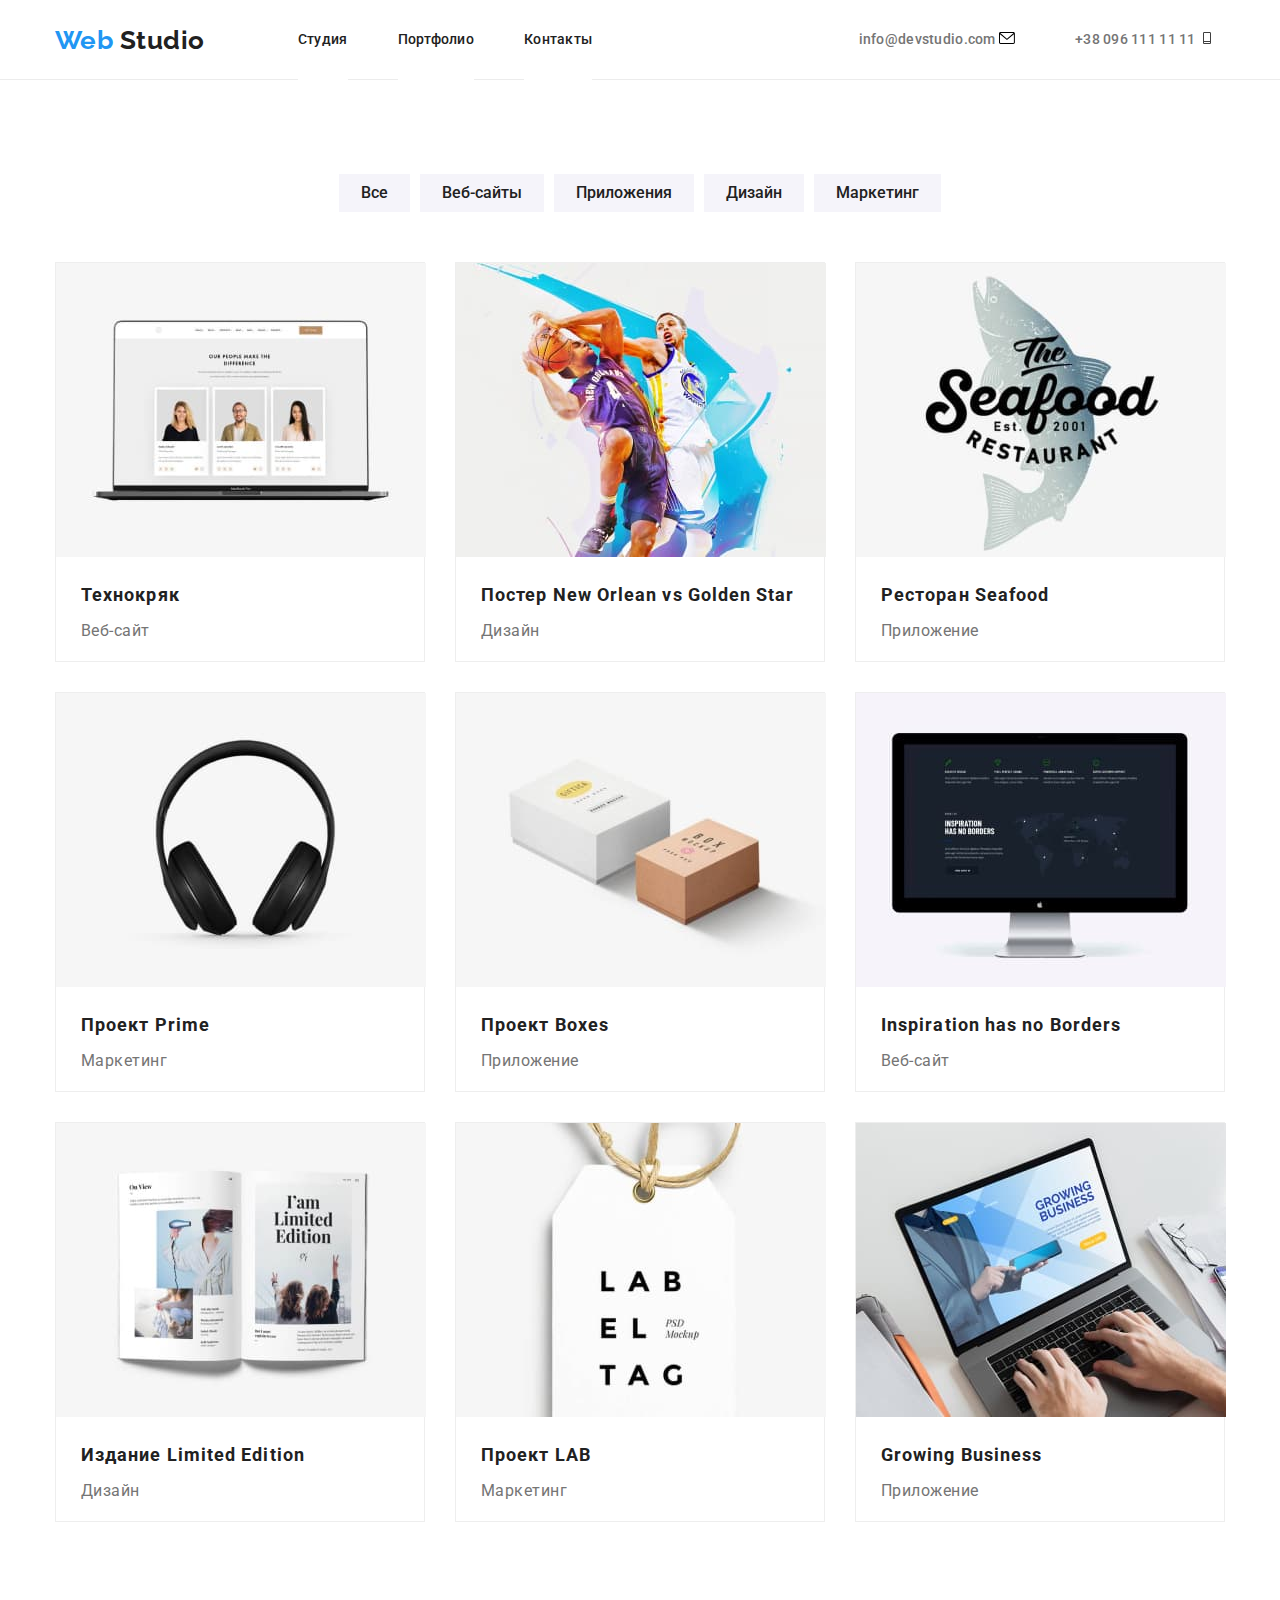
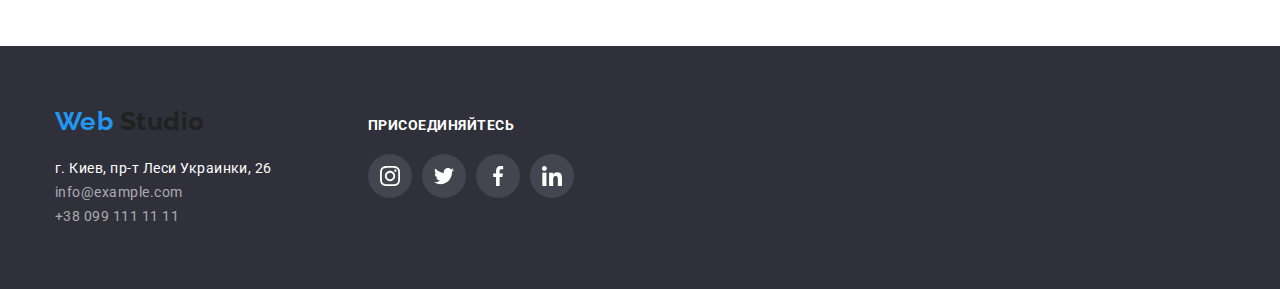
==== commit 8d793285: "06.06.21" ====
--- a/portfolio.html
+++ b/portfolio.html
@@ -18,28 +18,30 @@
                     <a class="logo" href="">Web <span class="head-logo">Studio</span></a>
                     <ul class="menu">
                         <li class="menu-item">
-                            <a class="menu-link" href="./index.html">Студия</a>
+                            <a class="menu-link current" href="">Студия</a>
                         </li>
                         <li class="menu-item">
-                            <a class="menu-link" href="">Портфолио</a>
+                            <a class="menu-link current" href="./portfolio.html">Портфолио</a>
                         </li>
                         <li class="menu-item">
-                            <a class="menu-link" href="">Контакты</a>
+                            <a class="menu-link current" href="">Контакты</a>
                         </li>
                     </ul>
                 </nav>
                 <ul class="header-address">
                     <li class="header-address-list">
-                        <svg class="header-list-icone">
-                            <use href="./images/sprite.svg#mail"></use>
-                        </svg>
-                        <a class="address-link" href="mailto:info@devstudio.com">info@devstudio.com</a>
+                        <a class="address-link" href="mailto:info@devstudio.com">info@devstudio.com
+                            <svg class="header-list-icone">
+                                <use href="./images/sprite.svg#mail"></use>
+                            </svg>
+                        </a>
                     </li>
                     <li class="header-address-list">
-                        <svg class="header-list-icone">
-                            <use href="./images/sprite.svg#tell"></use>
-                        </svg>
-                        <a class="address-link" href="tel:+380961111111">+38 096 111 11 11</a>
+                        <a class="address-link" href="tel:+380961111111">+38 096 111 11 11
+                            <svg class="header-list-icone">
+                                <use href="./images/sprite.svg#tell"></use>
+                            </svg>
+                        </a>
                     </li>
                 </ul>
             </div>
@@ -137,9 +139,8 @@
         <footer class="footer">
             <div class="container footer-section">
                 <div class="footer-address">
-                    <div class="footer-logo">
-                        <a class="logo" href="">Web <span class="foot-logo">Studio</span></a>
-                    </div>
+                    <a class="logo" href="">Web <span class="foot-logo">Studio</span>
+                    </a>
                     <address class="address">
                         <ul class="address-title">
                             <li><a class="main-address" href="https://goo.gl/maps/idDUvh7rMEF7i7zZ6" target="_blank"
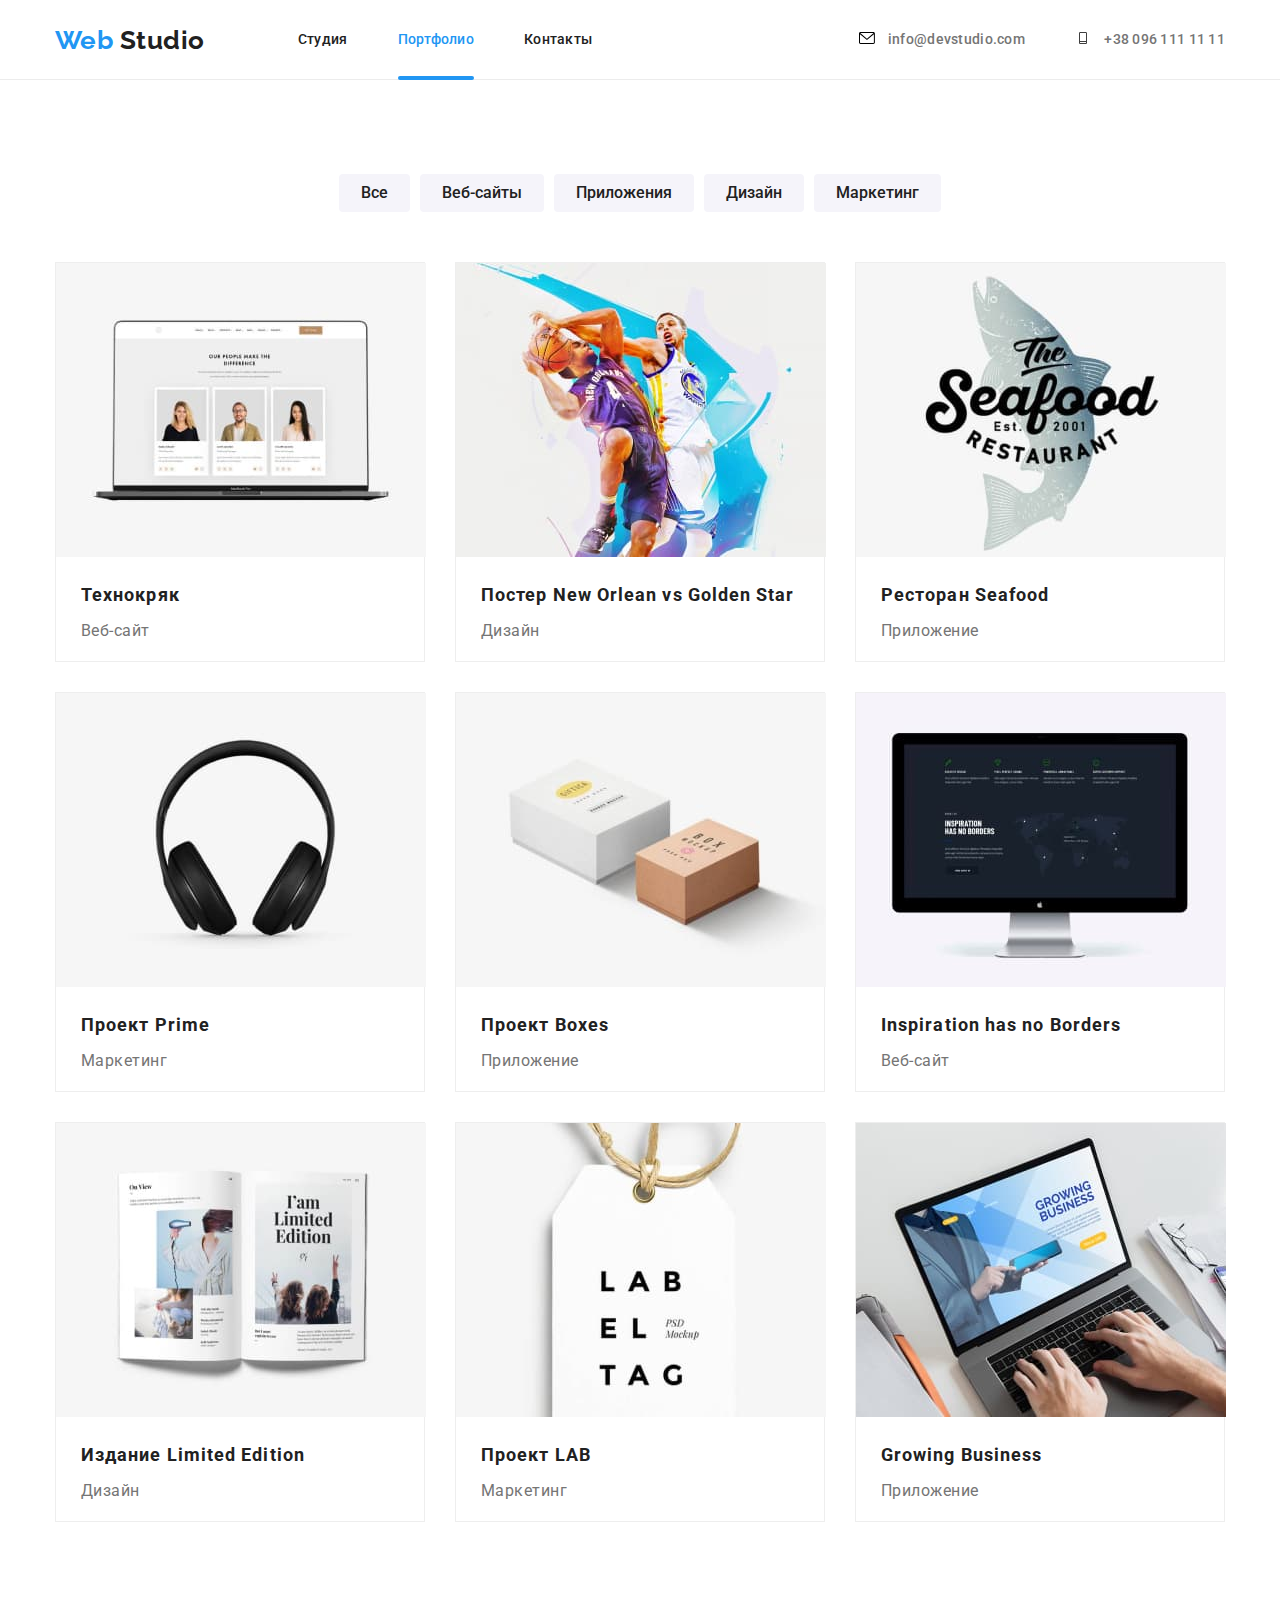
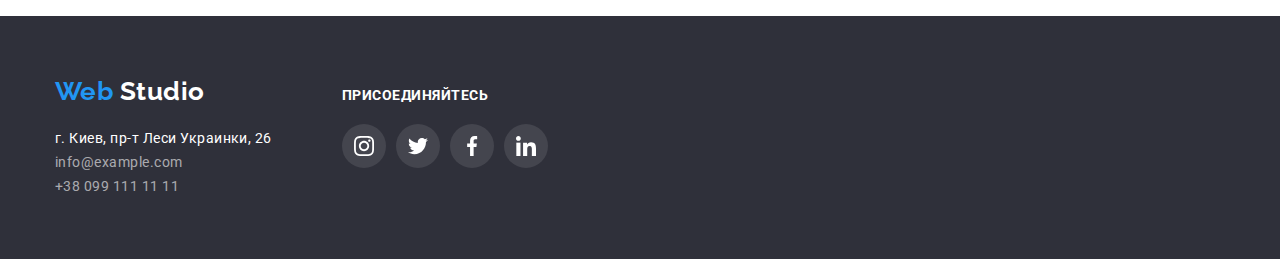
==== commit 35b056f1: "6:40" ====
--- a/portfolio.html
+++ b/portfolio.html
@@ -15,32 +15,34 @@
         <header class="header">
             <div class="container flex">
                 <nav class="navigation">
-                    <a class="logo" href="">Web <span class="head-logo">Studio</span></a>
+                    <a class="logo header-logo" href="">Web <span class="head-logo">Studio</span></a>
                     <ul class="menu">
                         <li class="menu-item">
-                            <a class="menu-link current" href="">Студия</a>
+                            <a class="menu-link" href="./index.html">Студия</a>
                         </li>
                         <li class="menu-item">
-                            <a class="menu-link current" href="./portfolio.html">Портфолио</a>
+                            <a class="menu-link current" href="">Портфолио</a>
                         </li>
                         <li class="menu-item">
-                            <a class="menu-link current" href="">Контакты</a>
+                            <a class="menu-link" href="">Контакты</a>
                         </li>
                     </ul>
                 </nav>
                 <ul class="header-address">
                     <li class="header-address-list">
-                        <a class="address-link" href="mailto:info@devstudio.com">info@devstudio.com
+                        <a class="address-link" href="mailto:info@devstudio.com">
                             <svg class="header-list-icone">
                                 <use href="./images/sprite.svg#mail"></use>
                             </svg>
+                            info@devstudio.com   
                         </a>
                     </li>
                     <li class="header-address-list">
-                        <a class="address-link" href="tel:+380961111111">+38 096 111 11 11
+                        <a class="address-link" href="tel:+380961111111">
                             <svg class="header-list-icone">
                                 <use href="./images/sprite.svg#tell"></use>
                             </svg>
+                            +38 096 111 11 11
                         </a>
                     </li>
                 </ul>
--- a/css/styles.css
+++ b/css/styles.css
@@ -1,7 +1,7 @@
 :root {
   --title-text-color: #212121;
   --primary-text-color: #757575;
-  --text: Roboto;
+  --text: "Roboto", sans-serif;
   --accent-color: #2196f3;
   --white-color: #ffffff;
 }
@@ -68,8 +68,11 @@
   display: flex;
 }
 
+.header-logo {
+  margin-right: 93px;
+}
+
 .logo {
-  margin-right: 93px;
   font-family: Raleway;
   font-weight: 700;
   font-size: 26px;
@@ -77,9 +80,13 @@
 
   color: var(--accent-color);
 }
-.head-logo,
+
+.head-logo {
+  color: var(--title-text-color);
+}
+
 .foot-logo {
-  color: var(--title-text-color);
+  color: var(--white-color);
 }
 
 .menu {
@@ -100,7 +107,7 @@
 .menu-link {
   display: block;
   padding-top: 32px;
-
+  padding-bottom: 32px;
   font-weight: 500;
   font-size: 14px;
   line-height: 1.14;
@@ -109,18 +116,32 @@
   cursor: pointer;
 }
 
-.current::after {
+.menu-link:focus,
+.menu-link:hover {
+  color: var(--accent-color);
+}
+
+.current:active {
+  color: var(--accent-color);
+}
+
+.menu-link.current {
+  position: relative;
+  padding-bottom: 32px;
+  color: var(--accent-color);
+}
+
+.menu-link.current::after {
   display: block;
   content: "";
-  width: auto;
+  position: absolute;
+  left: 0;
+  bottom: 0;
+  width: 100%;
   height: 4px;
-  background-color: var(--white-color);
+  border-radius: 2px;
+  background-color: var(--accent-color);
   margin-top: 28px;
-}
-
-.menu-link:focus,
-.menu-link:hover {
-  color: var(--accent-color);
 }
 
 .header-address {
@@ -211,6 +232,7 @@
   background: var(--accent-color);
   box-shadow: 0px 4px 4px rgba(0, 0, 0, 0.15);
   border-radius: 4px;
+  padding: 10px 32px;
 }
 
 /*end main-sec*/
@@ -352,11 +374,11 @@
 }
 
 .social-list-link {
+  padding: 12px;
   display: flex;
   justify-content: center;
   align-items: center;
-  width: 44px;
-  height: 44px;
+
   background-color: var(--white-color);
   border-radius: 50%;
 }
@@ -551,11 +573,13 @@
   color: var(--title-text-color);
   background: #f5f4fa;
   cursor: pointer;
+  border-radius: 4px;
 }
 
 .button:focus,
 .button:hover {
   background: var(--accent-color);
+  color: var(--white-color);
 }
 
 /* end section buttons */
@@ -572,7 +596,6 @@
   height: 400px;
   margin-right: 30px;
   margin-bottom: 30px;
-  background: var(--white-color);
   border: 1px solid #eeeeee;
   box-sizing: border-box;
 }
@@ -581,8 +604,12 @@
   margin-right: 0px;
 }
 
-.portfolio-proj-list:hover,
-.portfolio-proj-list:focus {
+.portfolio-proj-list:nth-last-child(-n + 3) {
+  margin-bottom: 0px;
+}
+
+.portfolio-proj-list:focus,
+.portfolio-proj-list:hover {
   cursor: pointer;
   background: var(--white-color);
   border: 1px solid #eeeeee;
@@ -601,6 +628,7 @@
 .portfolio-proj-description {
   padding-top: 20px;
   padding-bottom: 20px;
+  padding-left: 25px;
 }
 
 .portfolio-proj-title {
@@ -610,7 +638,6 @@
   line-height: 2;
   letter-spacing: 0.06em;
   color: var(--title-text-color);
-  padding-left: 25px;
   margin-bottom: 5px;
 }
 
@@ -620,7 +647,6 @@
   font-size: 16px;
   line-height: 1.67;
   color: var(--primary-text-color);
-  padding-left: 25px;
 }
 
 /* end section Projects */
